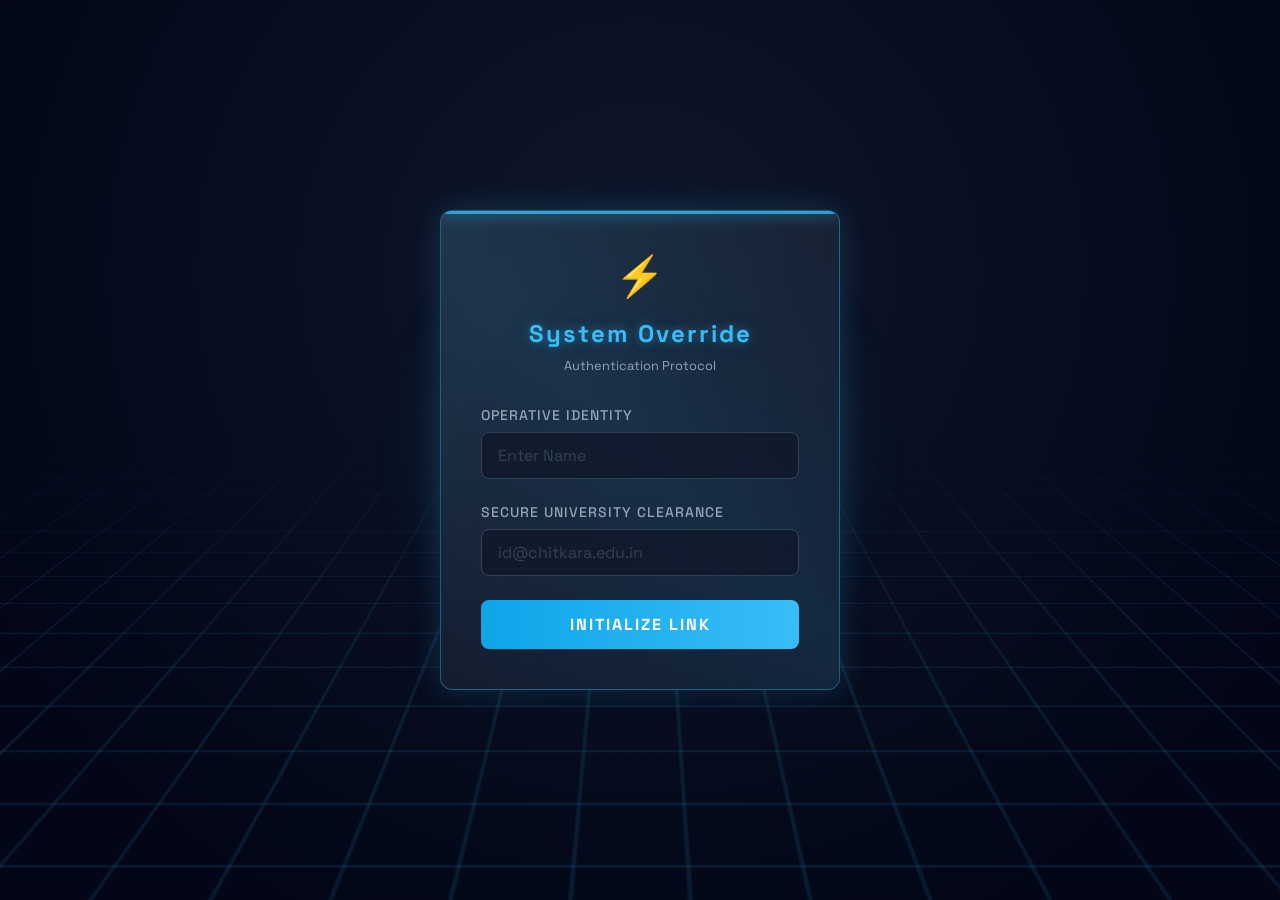
==== index.html @ 464e7393 "renamed Login.html as index.html" ====
<!DOCTYPE html>
<html lang="en">
<head>
  <meta charset="UTF-8">
  <meta name="viewport" content="width=device-width, initial-scale=1.0">
  <title>CodeMaster Arena - Login</title>
  <link href="https://fonts.googleapis.com/css2?family=JetBrains+Mono:wght@400;500;600;700&family=Space+Grotesk:wght@400;500;600;700&display=swap" rel="stylesheet">
  <link rel="stylesheet" href="style.css">
  <link rel="icon" type="image/jpeg" href="CodeMaster Pro.jpeg">
</head>
<body>
  <main class="perspective-container">
    <div class="cube-login" id="cubeLogin">
      <section class="cube-face">
        <div class="cube-bg" aria-hidden="true"></div>
        
        <header style="text-align:center; margin-bottom:2rem; position:relative; z-index:1;">
          <div style="font-size:2.5rem; margin-bottom:1rem;" class="animate-float" aria-hidden="true">⚡</div>
          <h1 style="color:var(--primary); letter-spacing:2px; font-size:1.5rem; font-weight:700;" class="neon-text">System Override</h1>
          <p style="color:var(--fg-muted); font-size:0.8rem; margin-top:0.5rem;">Authentication Protocol</p>
        </header>

        <form id="loginForm" style="position:relative; z-index:1;" novalidate>
          <div class="form-group">
            <label for="userName">Operative Identity</label>
            <input type="text" id="userName" name="userName" placeholder="Enter Name" required autocomplete="name">
          </div>

          <div class="form-group">
            <label for="userEmail">Secure University Clearance</label>
            <input type="email" id="userEmail" name="userEmail" placeholder="id@chitkara.edu.in" 
                   required autocomplete="email" aria-describedby="emailError">
            
            <p class="error-msg" id="emailError" role="alert" style="display:none;">
              ACCESS DENIED. Invalid clearance domain.
            </p>
          </div>

          <button type="submit" class="btn-login">Initialize Link</button>
        </form>
      </section>
    </div>
  </main>

<script>
  // 1. CONFIGURATION & CONSTANTS
  const CONFIG = {
    REDIRECT_PAGE: "Main.html",
    ALLOWED_DOMAIN: "@chitkara.edu.in",
    STORAGE_KEY: "codemaster_user"
  };

  // 2. MODULAR AUTH GUARD
  // Prevents logged-in users from seeing the login page again
  const checkExistingSession = () => {
    try {
      if (sessionStorage.getItem(CONFIG.STORAGE_KEY)) {
        window.location.href = CONFIG.REDIRECT_PAGE;
      }
    } catch (e) {
      console.warn("Storage access denied:", e);
    }
  };

  // 3. PERFORMANCE OPTIMIZED ANIMATION (Shake Logic)
  // Provides visual feedback on failed validation
  const triggerShake = (element) => {
    // Toggles a CSS class to offload animation work to the browser compositor
    element.classList.add('shake-animation');
    element.addEventListener('animationend', () => {
      element.classList.remove('shake-animation');
    }, { once: true });
    
    // JS Fallback for immediate visual feedback
    element.style.transform = "translateX(-10px)";
    setTimeout(() => element.style.transform = "translateX(0)", 300);
  };

  // 4. MAIN FORM CONTROLLER
  // Handles form submission, email domain validation, and session creation if validation is successful
  const handleLogin = (e) => {
    e.preventDefault();

    // Data Extraction
    const form = e.target;
    const name = document.getElementById("userName").value.trim();
    const email = document.getElementById("userEmail").value.trim().toLowerCase();
    
    const emailInput = document.getElementById("userEmail");
    const errDiv = document.getElementById("emailError");
    const box = document.getElementById("cubeLogin");

    // VALIDATION LOGIC: Check for specific university domain
    if (!email.endsWith(CONFIG.ALLOWED_DOMAIN)) {
      errDiv.style.display = "block";
      emailInput.setAttribute("aria-invalid", "true");
      triggerShake(box);
      emailInput.focus();
      return;
    }

    // SUCCESSFUL VALIDATION & SESSION STORAGE
    try {
      errDiv.style.display = "none";
      emailInput.setAttribute("aria-invalid", "false");

      // ES6 Object Shorthand to create user profile
      const userData = { name, email };
      sessionStorage.setItem(CONFIG.STORAGE_KEY, JSON.stringify(userData));
      
      // Navigate to the main application
      window.location.href = CONFIG.REDIRECT_PAGE;
    } catch (error) {
      // Handles rare cases like disabled storage or private mode restrictions
      alert("System Error: Could not save session. Please check browser settings.");
      console.error("Session storage failed:", error);
    }
  };

  // 5. INITIALIZATION
  document.addEventListener("DOMContentLoaded", () => {
    // Run safety check on load (check for an existing session)
    checkExistingSession();
    
    // Attach event listener to the form
    const loginForm = document.getElementById("loginForm");
    if (loginForm) {
      loginForm.addEventListener("submit", handleLogin);
    }
  });

  //API
// ========================================================
// REFINED SCI-FI AUDIO SYSTEM (Single Hover Sound Only) 
// ========================================================

const audioCtx = new (window.AudioContext || window.webkitAudioContext)();

// A single, premium "Tick" sound 
function playInteractionSound() {
  if (audioCtx.state === 'suspended') audioCtx.resume();
  
  const oscillator = audioCtx.createOscillator();
  const gainNode = audioCtx.createGain();
  
  oscillator.type = 'sine'; // Extremely smooth sound
  oscillator.frequency.setValueAtTime(800, audioCtx.currentTime); 
  oscillator.frequency.exponentialRampToValueAtTime(300, audioCtx.currentTime + 0.04); // Instant pitch drop
  
  gainNode.gain.setValueAtTime(0.05, audioCtx.currentTime); // Very quiet (5%)
  gainNode.gain.exponentialRampToValueAtTime(0.001, audioCtx.currentTime + 0.04); // Instantly fades out
  
  oscillator.connect(gainNode);
  gainNode.connect(audioCtx.destination);
  
  oscillator.start();
  oscillator.stop(audioCtx.currentTime + 0.04);
}

// Select all the visual cards on your page
const interactiveElements = document.querySelectorAll('.lang-card, .diff-card, .btn-login, .option-btn, .nav-link-btn, .feature-card');

// Attach the ONE sound to the starting hover ONLY
interactiveElements.forEach(element => {
  element.addEventListener('mouseenter', () => playInteractionSound());
});
</script>
</body>
</html>
---- style.css ----
/* ========== RESET & BASE ========== */
*,
*::before,
*::after {
  box-sizing: border-box;
  margin: 0;
  padding: 0;
}

:root {
  --bg: #0f172a;
  --card: #1e293b;
  --card-alpha: rgba(30, 41, 59, 0.8);
  --fg: #f1f5f9;
  --fg-muted: #94a3b8;
  --primary: #38bdf8;
  --primary-dark: #0ea5e9;
  --primary-alpha: rgba(56, 189, 248, 0.1);
  --success: #22c55e;
  --danger: #ef4444;
  --border: #334155;
  --muted: #1e293b;
  --radius: 0.75rem;
  --font: 'Space Grotesk', sans-serif;
  --mono: 'JetBrains Mono', monospace;

  /* NEW: Tech Animation Easings */
  --ease-tech: cubic-bezier(0.175, 0.885, 0.32, 1.275);
  --ease-fluid: cubic-bezier(0.4, 0, 0.2, 1);
}

html {
  scroll-behavior: smooth;
  font-family: var(--font);
}

body {
  background: var(--bg);
  color: var(--fg);
  min-height: 100vh;
  overflow-x: hidden;
  background-image:
    linear-gradient(rgba(56, 189, 248, 0.03) 1px, transparent 1px),
    linear-gradient(90deg, rgba(56, 189, 248, 0.03) 1px, transparent 1px);
  background-size: 40px 40px;
  background-attachment: fixed;
  /* Keeps grid stable when scrolling */
}

button {
  font-family: inherit;
  cursor: pointer;
  border: none;
  background: none;
  color: inherit;
}

a {
  color: inherit;
  text-decoration: none;
}

::selection {
  background: rgba(56, 189, 248, 0.3);
  color: var(--fg);
}

/* ========== UTILITIES ========== */
.glass-card {
  background: var(--card-alpha);
  backdrop-filter: blur(20px);
  border: 1px solid var(--border);
  border-radius: var(--radius);
  box-shadow: 0 8px 32px rgba(15, 23, 42, 0.5);
  transition: all 0.4s var(--ease-tech);
}

.glass-card:hover {
  border-color: rgba(56, 189, 248, 0.3);
  box-shadow: 0 12px 40px rgba(15, 23, 42, 0.8), 0 0 20px var(--primary-alpha);
}

.neon-text {
  text-shadow: 0 0 10px rgba(56, 189, 248, 0.5), 0 0 40px rgba(56, 189, 248, 0.2);
}

.hidden {
  display: none !important;
}

/* ========== ANIMATIONS ========== */
@keyframes slideUp {
  from {
    opacity: 0;
    transform: translateY(30px);
  }

  to {
    opacity: 1;
    transform: translateY(0);
  }
}

@keyframes glowPulse {

  0%,
  100% {
    box-shadow: 0 0 20px rgba(56, 189, 248, 0.4);
  }

  50% {
    box-shadow: 0 0 40px rgba(56, 189, 248, 0.3), 0 0 80px rgba(56, 189, 248, 0.1);
  }
}

@keyframes float {

  0%,
  100% {
    transform: translateY(0);
  }

  50% {
    transform: translateY(-8px);
  }
}

@keyframes fadeIn {
  from {
    opacity: 0;
  }

  to {
    opacity: 1;
  }
}

@keyframes scanline {
  0% {
    transform: translateY(-50px);
    opacity: 0;
  }

  10% {
    opacity: 1;
  }

  90% {
    opacity: 1;
  }

  100% {
    transform: translateY(400px);
    opacity: 0;
  }
}

.animate-slide-up {
  animation: slideUp 0.6s var(--ease-fluid) both;
}

.animate-glow-pulse {
  animation: glowPulse 2s ease-in-out infinite;
}

.animate-float {
  animation: float 3s ease-in-out infinite;
}

.animate-fade {
  animation: fadeIn 0.4s ease-out both;
}

/* ========== NAVBAR ========== */
.navbar {
  position: sticky;
  top: 0;
  z-index: 50;
  background: var(--card-alpha);
  backdrop-filter: blur(20px);
  border-bottom: 1px solid rgba(51, 65, 85, 0.5);
  padding: 0.75rem 1rem;
  transition: all 0.3s ease;
}

.navbar:hover {
  background: rgba(15, 23, 42, 0.95);
  border-bottom-color: var(--primary);
}

.navbar .inner {
  display: flex;
  align-items: center;
  justify-content: space-between;
  max-width: 1100px;
  margin: 0 auto;
}

.navbar .logo {
  display: flex;
  align-items: center;
  gap: 0.5rem;
  font-size: 1.25rem;
  font-weight: 700;
  cursor: pointer;
  transition: transform 0.3s var(--ease-tech);
}

.navbar .logo:hover {
  transform: scale(1.05);
  text-shadow: 0 0 15px rgba(56, 189, 248, 0.5);
}

.navbar .logo:active {
  transform: scale(0.95);
}

.navbar .logo .dot {
  color: var(--primary);
}

.nav-links {
  display: flex;
  gap: 0.25rem;
  align-items: center;
}

.nav-link-btn {
  padding: 0.5rem 1rem;
  border-radius: 0.5rem;
  font-size: 0.875rem;
  font-weight: 500;
  color: var(--fg-muted);
  transition: all 0.3s var(--ease-tech);
  position: relative;
  overflow: hidden;
}

.nav-link-btn::after {
  content: '';
  position: absolute;
  bottom: 0;
  left: 50%;
  transform: translateX(-50%);
  width: 0;
  height: 2px;
  background: var(--primary);
  transition: width 0.3s var(--ease-tech);
}

.nav-link-btn:hover {
  color: var(--fg);
  background: rgba(30, 41, 59, 0.5);
  transform: translateY(-2px);
}

.nav-link-btn:hover::after {
  width: 60%;
  box-shadow: 0 0 10px var(--primary);
}

.nav-link-btn:active {
  transform: scale(0.95);
}

.nav-link-btn.active {
  color: var(--primary);
  background: var(--primary-alpha);
}

.nav-link-btn.active::after {
  width: 80%;
}

.user-info {
  font-size: 0.875rem;
  color: var(--success);
  font-family: var(--mono);
  margin-left: 0.5rem;
  padding: 0.25rem 0.5rem;
  border-radius: 4px;
  border: 1px solid rgba(34, 197, 94, 0.3);
}

/* ========== 3D LOGIN ========== */
/* ========== 3D LOGIN AMBIENT ENVIRONMENT ========== */
.perspective-container {
  perspective: 1200px;
  /* Generates actual 3D depth for the children! */
  display: flex;
  align-items: center;
  justify-content: center;
  min-height: 100vh;
  position: relative;
  overflow: hidden;
  /* Add a deep space gradient to the container itself */
  background: radial-gradient(ellipse at center 30%, #0f172a 0%, #020617 80%);
  z-index: 1;
}

/* 1. The Endless Flying 3D Cyber Floor */
.perspective-container::before {
  content: '';
  position: absolute;
  top: 50%;
  left: -50%;
  width: 200%;
  height: 150%;

  /* Draws the geometric grid */
  background-image:
    linear-gradient(var(--primary-alpha) 2px, transparent 2px),
    linear-gradient(90deg, var(--primary-alpha) 2px, transparent 2px);
  background-size: 50px 50px;
  background-position: 0 0;

  /* Creates the 3D Floor effect by folding the element backwards into the horizon */
  transform-origin: center top;
  transform: rotateX(75deg);

  /* Softly fades the grid out into the black background as it reaches the horizon */
  -webkit-mask-image: linear-gradient(to bottom, rgba(0, 0, 0, 0) 0%, rgba(0, 0, 0, 1) 40%);
  mask-image: linear-gradient(to bottom, rgba(0, 0, 0, 0) 0%, rgba(0, 0, 0, 1) 40%);

  /* Endless flying animation */
  animation: gridFly 15s linear infinite;
  z-index: -2;
  transition: all 0.8s var(--ease-tech);
}

/* 2. The Central Cyber Core / Horizon Sun */
.perspective-container::after {
  content: '';
  position: absolute;
  top: 50%;
  left: 50%;
  width: 40vw;
  height: 40vw;
  max-width: 400px;
  max-height: 400px;
  transform: translate(-50%, -50%);
  /* Centered exactly on the horizon line */
  border-radius: 50%;

  /* A glowing orb sinking into the floor */
  background: radial-gradient(circle, var(--primary-alpha) 0%, rgba(168, 85, 247, 0.05) 50%, transparent 70%);
  box-shadow:
    0 0 80px rgba(56, 189, 248, 0.1),
    inset 0 0 40px rgba(56, 189, 248, 0.2);
  animation: corePulse 8s ease-in-out infinite alternate;
  z-index: -3;
  /* Placed completely behind the floor grid */
  transition: all 0.8s var(--ease-tech);
}

/* Keyframes rendering the endless movement */
@keyframes gridFly {
  0% {
    background-position: 0 0;
  }

  100% {
    background-position: 0 500px;
  }

  /* Must perfectly match a multiple of background-size so it never jumps */
}

@keyframes corePulse {
  0% {
    transform: translate(-50%, -50%) scale(1);
    opacity: 0.7;
  }

  100% {
    transform: translate(-50%, -50%) scale(1.15);
    opacity: 1;
  }
}

/* =====================================
   SURROUNDINGS INTERACTIVE STATES
===================================== */

/* Hover: When user's mouse is roaming the environment */
.perspective-container:hover::before {
  /* Floor glow slightly intensifies, flies slightly faster */
  background-image:
    linear-gradient(rgba(56, 189, 248, 0.2) 2px, transparent 2px),
    linear-gradient(90deg, rgba(56, 189, 248, 0.2) 2px, transparent 2px);
  filter: drop-shadow(0 0 5px rgba(56, 189, 248, 0.4));
  animation: gridFly 8s linear infinite;
}

.perspective-container:hover::after {
  /* Core brightens tracking movement */
  background: radial-gradient(circle, rgba(56, 189, 248, 0.25) 0%, rgba(168, 85, 247, 0.1) 50%, transparent 70%);
  box-shadow:
    0 0 100px rgba(56, 189, 248, 0.2),
    inset 0 0 60px rgba(56, 189, 248, 0.3);
}

/* Focus-Within: When user is actively typing in the inputs! */
.perspective-container:focus-within::before {
  /* WARP DRIVE ACTIVATED: Floor turns blazing neon, tilts aggressively, and flies rapidly */
  background-image:
    linear-gradient(var(--primary) 2px, transparent 2px),
    linear-gradient(90deg, rgba(56, 189, 248, 0.5) 2px, transparent 2px);
  transform: rotateX(82deg) translateZ(10px) scale(1.1);
  filter: drop-shadow(0 0 12px var(--primary));
  animation: gridFly 2.5s linear infinite;
}

.perspective-container:focus-within::after {
  /* Core expands massively like an exploding star */
  background: radial-gradient(circle, rgba(56, 189, 248, 0.4) 0%, rgba(168, 85, 247, 0.2) 60%, transparent 80%);
  box-shadow:
    0 -50px 150px rgba(56, 189, 248, 0.3),
    inset 0 0 100px rgba(56, 189, 248, 0.5);
  transform: translate(-50%, -50%) scale(1.4);
}

/* =====================================
   THE AUTH CUBE ITSELF
===================================== */
.cube-login {
  position: relative;
  width: 100%;
  max-width: 400px;
  transform-style: preserve-3d;
  transition: transform 0.6s var(--ease-tech);
  z-index: 10;
}

/* Box pulls slightly forward in 3D-space on focus */
.cube-login:focus-within {
  transform: scale(1.03) rotateY(-3deg) rotateX(2deg) translateZ(30px);
}

.cube-face {
  background: linear-gradient(145deg, rgba(30, 41, 59, 0.95), rgba(15, 23, 42, 0.98));
  border: 1px solid rgba(56, 189, 248, 0.4);
  border-radius: var(--radius);
  padding: 2.5rem;
  box-shadow: 0 0 30px rgba(56, 189, 248, 0.2);
  position: relative;
  overflow: hidden;
  transition: all 0.4s var(--ease-fluid);
}

.cube-login:focus-within .cube-face {
  border-color: var(--primary);
  box-shadow: 0 0 50px rgba(56, 189, 248, 0.3), inset 0 0 20px rgba(56, 189, 248, 0.1);
}

.cube-face::before {
  content: '';
  position: absolute;
  top: 0;
  left: 0;
  right: 0;
  height: 3px;
  background: rgba(56, 189, 248, 0.8);
  box-shadow: 0 0 15px rgba(56, 189, 248, 1);
  animation: scanline 3s linear infinite;
  z-index: 10;
  pointer-events: none;
}

.cube-bg {
  position: absolute;
  top: 0;
  left: 0;
  right: 0;
  bottom: 0;
  border-radius: var(--radius);
  background: linear-gradient(45deg, transparent, rgba(56, 189, 248, 0.1), transparent);
  z-index: 0;
}


/* ========== FORM ========== */
.form-group {
  margin-bottom: 1.5rem;
  display: flex;
  flex-direction: column;
  position: relative;
}

.form-group label {
  font-size: 0.875rem;
  color: var(--fg-muted);
  margin-bottom: 0.5rem;
  font-weight: 500;
  text-transform: uppercase;
  letter-spacing: 1px;
  transition: all 0.3s;
}

/* INTERACTIVE text glow when field is active */
.form-group:focus-within label {
  color: var(--primary);
  letter-spacing: 2px;
  text-shadow: 0 0 8px rgba(56, 189, 248, 0.5);
}

.form-group input {
  padding: 0.75rem 1rem;
  border-radius: 0.5rem;
  background: rgba(15, 23, 42, 0.8);
  border: 1px solid var(--border);
  color: var(--fg);
  font-family: inherit;
  font-size: 1rem;
  outline: none;
  transition: all 0.4s var(--ease-tech);
}

.form-group input:hover {
  border-color: rgba(56, 189, 248, 0.5);
}

.form-group input:focus {
  border-color: var(--primary);
  background: rgba(15, 23, 42, 1);
  box-shadow: 0 0 15px rgba(56, 189, 248, 0.3), inset 0 0 5px rgba(56, 189, 248, 0.2);
  transform: translateX(4px);
  /* Satisfying nudge effect on focus */
}

.form-group input::placeholder {
  color: var(--border);
  transition: opacity 0.3s;
}

.form-group input:focus::placeholder {
  opacity: 0.3;
}

.error-msg {
  color: var(--danger);
  font-size: 0.75rem;
  margin-top: 0.5rem;
  display: none;
}

.btn-login {
  width: 100%;
  padding: 0.875rem;
  border-radius: 0.5rem;
  position: relative;
  overflow: hidden;
  z-index: 1;
  background: linear-gradient(90deg, var(--primary-dark) 0%, var(--primary) 50%, var(--primary-dark) 100%);
  background-size: 200% auto;
  color: #fff;
  font-weight: 700;
  font-size: 1rem;
  text-transform: uppercase;
  letter-spacing: 2px;
  border: none;
  cursor: pointer;
  transition: all 0.4s var(--ease-tech);
}

.btn-login::before {
  content: '';
  position: absolute;
  top: 0;
  left: -100%;
  width: 50%;
  height: 100%;
  background: linear-gradient(90deg, transparent, rgba(255, 255, 255, 0.3), transparent);
  transform: skewX(-20deg);
  z-index: -1;
  transition: left 0.5s var(--ease-fluid);
}

.btn-login:hover {
  background-position: right center;
  transform: translateY(-4px) scale(1.02);
  box-shadow: 0 10px 25px rgba(56, 189, 248, 0.4);
  border-color: transparent;
}

.btn-login:hover::before {
  left: 150%;
  transition: left 0.7s var(--ease-fluid);
}

.btn-login:active {
  transform: translateY(0) scale(0.97);
  box-shadow: 0 5px 10px rgba(56, 189, 248, 0.3);
}

/* ========== LANG CARDS ========== */
.lang-grid {
  display: grid;
  grid-template-columns: repeat(auto-fit, minmax(280px, 1fr));
  gap: 1.5rem;
}

.lang-card {
  /* Added left padding to make room for the tech laser bar */
  padding: 1.5rem 1.5rem 1.5rem 2.25rem;
  text-align: left;
  cursor: pointer;
  border: 1px solid var(--border);
  border-radius: var(--radius);
  position: relative;
  overflow: hidden;
  z-index: 1;
  transition: all 0.4s var(--ease-tech);
  background: rgba(30, 41, 59, 0.3);

  /* Local Custom Properties for dynamic glow theming */
  --glow-color: var(--primary);
  --glow-alpha: rgba(56, 189, 248, 0.15);
}

/* Advanced Animated Tech Grid inside the card */
.lang-card::before {
  content: '';
  position: absolute;
  inset: 0;
  background-image:
    linear-gradient(var(--glow-alpha) 1px, transparent 1px),
    linear-gradient(90deg, var(--glow-alpha) 1px, transparent 1px);
  background-size: 20px 20px;
  opacity: 0;
  transition: opacity 0.5s var(--ease-tech);
  z-index: -2;
  pointer-events: none;
}

/* Sci-Fi Laser Accent Bar on the left edge */
.lang-card::after {
  content: '';
  position: absolute;
  left: 0;
  top: 30%;
  bottom: 30%;
  width: 4px;
  background: var(--glow-color);
  border-radius: 0 4px 4px 0;
  transform: scaleY(0);
  /* Hidden vertically by default */
  transition: all 0.4s var(--ease-tech);
  box-shadow: 0 0 15px var(--glow-color);
  z-index: -1;
}

.lang-card:hover {
  transform: translateY(-8px) scale(1.03);
  border-color: var(--glow-color);
  background: rgba(15, 23, 42, 0.95);
  box-shadow:
    0 20px 40px rgba(0, 0, 0, 0.8),
    inset 0 0 50px rgba(56, 189, 248, 0.1);
}

/* On hover: Reveal grid & endlessly animate it diagonally */
.lang-card:hover::before {
  opacity: 1;
  animation: techGridMove 4s linear infinite;
}

/* On hover: Expand left laser bar full height */
.lang-card:hover::after {
  top: 0;
  bottom: 0;
  transform: scaleY(1);
}

.lang-card:active {
  transform: translateY(-3px) scale(0.98);
}

@keyframes techGridMove {
  0% {
    background-position: 0 0;
  }

  100% {
    background-position: 40px 40px;
  }

  /* matches background-size seamlessly */
}

/* ========== DIFFICULTY ========== */
.diff-grid {
  display: flex;
  flex-wrap: wrap;
  gap: 1rem;
}

.diff-card {
  flex: 1 1 250px;
  padding: 2rem 2rem 2rem 3rem;
  /* Padding for the radar dot */
  text-align: left;
  cursor: pointer;
  border: 1px solid var(--border);
  border-radius: var(--radius);
  position: relative;
  overflow: hidden;
  z-index: 1;
  transition: all 0.4s var(--ease-tech);
  background: rgba(30, 41, 59, 0.3);
  --theme-color: var(--primary);
  /* Fallback variable */
}

/* Assign variables based on difficulty class */
.diff-card.easy {
  --theme-color: var(--success);
}

.diff-card.hard {
  --theme-color: var(--danger);
}

/* Bottom scanning line */
.diff-card::before {
  content: '';
  position: absolute;
  bottom: 0;
  left: 50%;
  transform: translateX(-50%);
  width: 0;
  height: 3px;
  background: var(--theme-color);
  transition: width 0.4s var(--ease-tech);
  box-shadow: 0 0 10px var(--theme-color);
}

/* Radar ping dot on the left */
.diff-card::after {
  content: '';
  position: absolute;
  left: 1rem;
  top: 50%;
  transform: translateY(-50%);
  width: 10px;
  height: 10px;
  border-radius: 50%;
  background: var(--theme-color);
  box-shadow: 0 0 10px var(--theme-color);
  transition: all 0.4s var(--ease-tech);
}

.diff-card:hover {
  transform: translateY(-6px) scale(1.03);
  border-color: rgba(255, 255, 255, 0.1);
  background: rgba(15, 23, 42, 0.95);
  box-shadow: 0 15px 35px rgba(0, 0, 0, 0.6), inset 0 0 40px rgba(0, 0, 0, 0.2);
}

.diff-card:hover::before {
  width: 100%;
}

/* On hover: transform the radar dot to ping eternally */
.diff-card:hover::after {
  animation: radarPing 1.2s cubic-bezier(0, 0.2, 0.8, 1) infinite;
  background: transparent;
  border: 2px solid var(--theme-color);
  box-shadow: none;
}

.diff-card.easy:hover {
  border-color: rgba(34, 197, 94, 0.4);
}

.diff-card.hard:hover {
  border-color: rgba(239, 68, 68, 0.4);
}

.diff-card:active {
  transform: scale(0.96);
}

@keyframes radarPing {
  0% {
    transform: translateY(-50%) scale(1);
    opacity: 1;
  }

  100% {
    transform: translateY(-50%) scale(5);
    opacity: 0;
  }
}

/* ========== QUIZ ========== */
.back-btn {
  color: var(--fg-muted);
  font-size: 0.875rem;
  margin-bottom: 1.5rem;
  transition: all 0.3s var(--ease-tech);
  display: inline-flex;
  align-items: center;
}

.back-btn:hover {
  color: var(--primary);
  transform: translateX(-5px);
  text-shadow: 0 0 8px rgba(56, 189, 248, 0.5);
}

.back-btn:active {
  transform: translateX(-2px) scale(0.95);
}

.progress-bar {
  width: 100%;
  height: 6px;
  background: var(--muted);
  border-radius: 9999px;
  margin-bottom: 1.5rem;
  overflow: hidden;
  position: relative;
}

.progress-fill {
  height: 100%;
  background: linear-gradient(90deg, var(--primary), #a855f7);
  border-radius: 9999px;
  transition: width 0.5s cubic-bezier(0.4, 0, 0.2, 1);
  box-shadow: 0 0 10px rgba(56, 189, 248, 0.5);
  position: relative;
}

.progress-fill::after {
  content: '';
  position: absolute;
  top: 0;
  right: 0;
  bottom: 0;
  width: 10px;
  background: rgba(255, 255, 255, 0.8);
  border-radius: 5px;
  box-shadow: 0 0 10px white;
}

.timer-fill.ok {
  background: var(--primary);
}

.timer-fill.warning {
  background: var(--danger);
  animation: glowPulse 1s infinite alternate;
}

.option-btn {
  width: 100%;
  padding: 1rem;
  border-radius: var(--radius);
  text-align: left;
  transition: all 0.4s var(--ease-tech);
  display: flex;
  align-items: center;
  gap: 0.75rem;
  font-weight: 500;
  cursor: pointer;
  background: none;
  border: 1px solid var(--border);
  color: var(--fg);
  font-family: var(--font);
  font-size: 1rem;
  position: relative;
  overflow: hidden;
  z-index: 1;
}

.option-btn:not(.answered):hover {
  border-color: rgba(56, 189, 248, 0.6);
  background: rgba(56, 189, 248, 0.08);
  transform: translateX(8px);
  box-shadow: inset 4px 0 0 var(--primary), 0 5px 15px rgba(0, 0, 0, 0.2);
}

.option-btn:not(.answered):active {
  transform: translateX(3px) scale(0.98);
}

.option-btn.correct {
  border-color: var(--success);
  background: rgba(34, 197, 94, 0.1);
  box-shadow: inset 4px 0 0 var(--success), 0 0 20px rgba(34, 197, 94, 0.4);
  transform: scale(1.02);
}

.option-btn.wrong {
  border-color: var(--danger);
  background: rgba(239, 68, 68, 0.1);
  box-shadow: inset 4px 0 0 var(--danger), 0 0 20px rgba(239, 68, 68, 0.4);
  transform: scale(0.98);
}

.option-btn.dimmed {
  opacity: 0.4;
  pointer-events: none;
  filter: grayscale(1);
}

.option-btn.answered {
  pointer-events: none;
}

.next-btn {
  width: 100%;
  padding: 1rem;
  border-radius: var(--radius);
  position: relative;
  z-index: 1;
  overflow: hidden;
  background: linear-gradient(90deg, var(--primary-dark), var(--primary));
  color: #fff;
  font-weight: 700;
  font-size: 1.1rem;
  display: flex;
  align-items: center;
  justify-content: center;
  gap: 0.5rem;
  transition: all 0.4s var(--ease-tech);
  border: none;
  cursor: pointer;
}

.next-btn:hover {
  background-position: right center;
  transform: translateY(-4px) scale(1.02);
  box-shadow: 0 10px 25px rgba(56, 189, 248, 0.4);
}

.next-btn:active {
  transform: translateY(0) scale(0.97);
}

/* ========== RESULTS ========== */
.grade-text {
  font-size: 2.5rem;
  font-weight: 700;
  display: inline-block;
  background: linear-gradient(90deg, #38bdf8, #a855f7);
  -webkit-background-clip: text;
  background-clip: text;
  -webkit-text-fill-color: transparent;
  animation: float 4s ease-in-out infinite;
}

.stat-card {
  padding: 1.5rem 1rem;
  text-align: center;
  transition: all 0.4s var(--ease-tech);
  border: 1px solid transparent;
  border-radius: var(--radius);
  background: rgba(30, 41, 59, 0.3);
}

.stat-card:hover {
  transform: translateY(-8px) scale(1.05);
  border-color: rgba(56, 189, 248, 0.3);
  box-shadow: 0 15px 30px rgba(15, 23, 42, 0.8);
}

.timeline-item {
  width: 2.5rem;
  height: 2.5rem;
  border-radius: 0.5rem;
  display: flex;
  align-items: center;
  justify-content: center;
  font-size: 0.875rem;
  font-family: var(--mono);
  font-weight: 700;
  transition: all 0.4s var(--ease-tech);
}

.timeline-item:hover {
  transform: scale(1.15) translateY(-3px);
  box-shadow: 0 10px 20px rgba(0, 0, 0, 0.5);
  z-index: 10;
  cursor: default;
}

.timeline-item.correct {
  background: rgba(34, 197, 94, 0.2);
  color: var(--success);
  border: 1px solid rgba(34, 197, 94, 0.4);
  box-shadow: 0 0 10px rgba(34, 197, 94, 0.2);
}

.timeline-item.wrong {
  background: rgba(239, 68, 68, 0.2);
  color: var(--danger);
  border: 1px solid rgba(239, 68, 68, 0.4);
  box-shadow: 0 0 10px rgba(239, 68, 68, 0.2);
}

.btn-primary {
  background: linear-gradient(90deg, var(--primary-dark), var(--primary));
  color: #fff;
  border: none;
  padding: 1rem;
  border-radius: var(--radius);
  font-weight: 600;
  font-size: 1rem;
  cursor: pointer;
  display: flex;
  align-items: center;
  justify-content: center;
  gap: 0.5rem;
  transition: all 0.4s var(--ease-tech);
}

.btn-primary:hover {
  transform: translateY(-3px) scale(1.02);
  box-shadow: 0 10px 25px rgba(56, 189, 248, 0.4);
}

.btn-primary:active {
  transform: translateY(0) scale(0.97);
}

.btn-outline {
  border: 1px solid var(--border);
  color: var(--fg);
  background: rgba(30, 41, 59, 0.5);
  padding: 1rem;
  border-radius: var(--radius);
  font-weight: 600;
  font-size: 1rem;
  cursor: pointer;
  display: flex;
  align-items: center;
  justify-content: center;
  gap: 0.5rem;
  transition: all 0.4s var(--ease-tech);
}

.btn-outline:hover {
  background: rgba(56, 189, 248, 0.1);
  border-color: var(--primary);
  color: var(--primary);
  transform: translateY(-3px) scale(1.02);
  box-shadow: 0 8px 20px rgba(0, 0, 0, 0.3);
}

.btn-outline:active {
  transform: scale(0.96);
}

/* ========== LEADERBOARD ========== */
.lb-row {
  display: flex;
  align-items: center;
  gap: 1.5rem;
  padding: 1.25rem;
  border-radius: var(--radius);
  border: 1px solid transparent;
  margin-bottom: 0.5rem;
  background: rgba(30, 41, 59, 0.4);
  transition: all 0.5s var(--ease-tech);
  position: relative;
  overflow: hidden;
  z-index: 1;
}

.lb-row::after {
  content: '';
  position: absolute;
  left: 0;
  top: 0;
  bottom: 0;
  width: 0;
  background: linear-gradient(90deg, rgba(56, 189, 248, 0.15), transparent);
  transition: width 0.5s var(--ease-tech);
  z-index: -1;
  pointer-events: none;
}

.lb-row:hover {
  background: rgba(56, 189, 248, 0.05);
  border-color: rgba(56, 189, 248, 0.4);
  transform: translateX(10px) scale(1.02);
  box-shadow: 0 10px 30px rgba(56, 189, 248, 0.2);
  z-index: 10;
  position: relative;
}

.lb-row:hover::after {
  width: 100%;
}

.lb-row:active {
  transform: translateX(5px) scale(0.99);
}

.lb-rank {
  width: 3rem;
  height: 3rem;
  border-radius: 9999px;
  display: flex;
  align-items: center;
  justify-content: center;
  font-weight: 800;
  font-size: 1.25rem;
  flex-shrink: 0;
  transition: transform 0.4s var(--ease-tech);
  box-shadow: 0 0 10px rgba(0, 0, 0, 0.3);
  border: 2px solid rgba(255, 255, 255, 0.1);
}

.lb-row:hover .lb-rank {
  transform: scale(1.15) rotate(-10deg);
}

.lb-rank.r1 {
  background: linear-gradient(135deg, #fbbf24, #d97706);
  color: #fff;
  box-shadow: 0 0 20px rgba(251, 191, 36, 0.6);
}

.lb-rank.r2 {
  background: linear-gradient(135deg, #94a3b8, #475569);
  color: #fff;
  box-shadow: 0 0 15px rgba(148, 163, 184, 0.5);
}

.lb-rank.r3 {
  background: linear-gradient(135deg, #b45309, #78350f);
  color: #fff;
  box-shadow: 0 0 15px rgba(180, 83, 9, 0.5);
}

.lb-rank.rn {
  background: var(--muted);
  color: var(--fg-muted);
}

/* ========== ABOUT ========== */
/* ========== ABOUT (FEATURES) ========== */
.feature-card {
  padding: 2.5rem 2rem;
  position: relative;
  overflow: hidden;
  z-index: 1;
  border: 1px solid var(--border);
  border-radius: var(--radius);
  background: rgba(28, 108, 178, 0.34);
  backdrop-filter: blur(10px);
  transition: all 0.5s var(--ease-tech);
  cursor: default;
}

/* Rotating Radar Spotlight (Uses Conic Gradient) */
.feature-card::before {
  content: '';
  position: absolute;
  top: -100%;
  left: -100%;
  width: 300%;
  height: 300%;
  background: conic-gradient(from 0deg, transparent 0%, rgba(56, 189, 248, 0.15) 15%, transparent 30%);
  animation: radarSpin 4s linear infinite;
  opacity: 0;
  transition: opacity 0.5s var(--ease-tech);
  z-index: -2;
  pointer-events: none;
}

/* Glowing Top Edge Strip */
.feature-card::after {
  content: '';
  position: absolute;
  top: 0;
  left: 50%;
  transform: translateX(-50%);
  width: 0;
  height: 3px;
  background: linear-gradient(90deg, transparent, var(--primary), transparent);
  transition: width 0.6s var(--ease-tech);
  box-shadow: 0 0 20px var(--primary);
  z-index: -1;
}

/* Hover States */
.feature-card:hover {
  transform: translateY(-8px) scale(1.02);
  border-color: rgba(56, 189, 248, 0.4);
  background: rgba(15, 23, 42, 0.95);
  box-shadow:
    0 20px 40px rgba(106, 181, 228, 0),
    inset 0 0 30px rgba(0, 0, 0, 0.05);
}

/* Activate Radar Spin Spotlight */
.feature-card:hover::before {
  opacity: 1;
}

/* Expand Glowing Top Edge to full width */
.feature-card:hover::after {
  width: 100%;
}

/* Press / Active reduction */
.feature-card:active {
  transform: translateY(-4px) scale(0.99);
}

@keyframes radarSpin {
  0% {
    transform: rotate(0deg);
  }

  100% {
    transform: rotate(360deg);
  }
}

/* ========== RESPONSIVE ========== */
@media (min-width: 768px) {
  .nav-link-btn .label {
    display: none;
  }

  .navbar .logo {
    font-size: 1rem;
  }
}
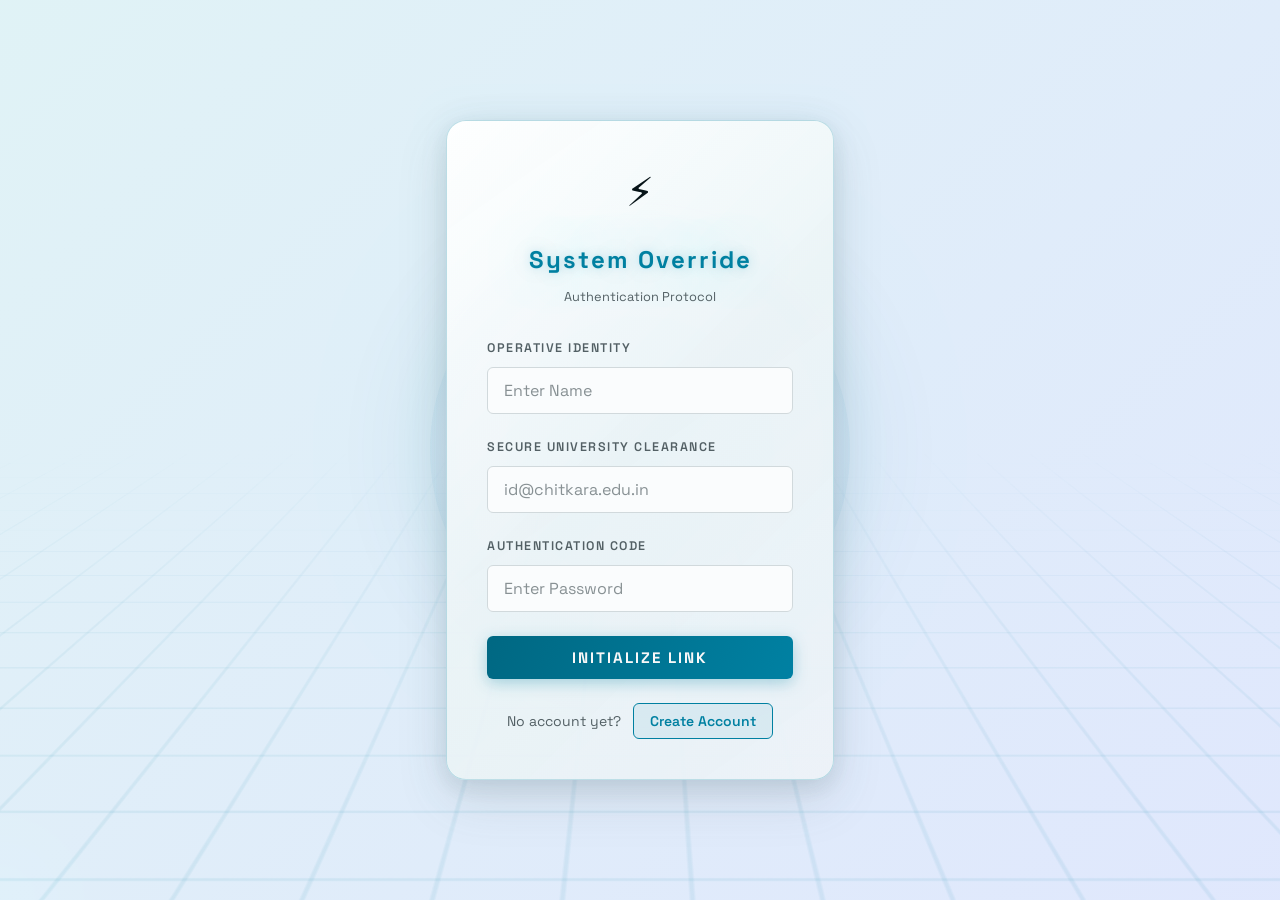
==== commit 982c7230: "updated files" ====
--- a/index.html
+++ b/index.html
@@ -3,167 +3,276 @@
 <head>
   <meta charset="UTF-8">
   <meta name="viewport" content="width=device-width, initial-scale=1.0">
-  <title>CodeMaster Arena - Login</title>
+  <title>CodeMaster Arena - Authentication</title>
   <link href="https://fonts.googleapis.com/css2?family=JetBrains+Mono:wght@400;500;600;700&family=Space+Grotesk:wght@400;500;600;700&display=swap" rel="stylesheet">
-  <link rel="stylesheet" href="style.css">
+  <link rel="stylesheet" href="style-new.css">
   <link rel="icon" type="image/jpeg" href="CodeMaster Pro.jpeg">
 </head>
-<body>
+<body class="page-auth">
   <main class="perspective-container">
-    <div class="cube-login" id="cubeLogin">
+    <div class="cube-login" id="authContainer">
       <section class="cube-face">
         <div class="cube-bg" aria-hidden="true"></div>
         
         <header style="text-align:center; margin-bottom:2rem; position:relative; z-index:1;">
           <div style="font-size:2.5rem; margin-bottom:1rem;" class="animate-float" aria-hidden="true">⚡</div>
-          <h1 style="color:var(--primary); letter-spacing:2px; font-size:1.5rem; font-weight:700;" class="neon-text">System Override</h1>
-          <p style="color:var(--fg-muted); font-size:0.8rem; margin-top:0.5rem;">Authentication Protocol</p>
+          <h1 id="authTitle" style="color:var(--primary); letter-spacing:2px; font-size:1.5rem; font-weight:700;" class="neon-text">System Override</h1>
+          <p id="authSubtitle" style="color:var(--fg-muted); font-size:0.8rem; margin-top:0.5rem;">Authentication Protocol</p>
         </header>
 
-        <form id="loginForm" style="position:relative; z-index:1;" novalidate>
-          <div class="form-group">
-            <label for="userName">Operative Identity</label>
-            <input type="text" id="userName" name="userName" placeholder="Enter Name" required autocomplete="name">
-          </div>
-
-          <div class="form-group">
-            <label for="userEmail">Secure University Clearance</label>
-            <input type="email" id="userEmail" name="userEmail" placeholder="id@chitkara.edu.in" 
-                   required autocomplete="email" aria-describedby="emailError">
-            
-            <p class="error-msg" id="emailError" role="alert" style="display:none;">
-              ACCESS DENIED. Invalid clearance domain.
+        <form id="authForm" style="position:relative; z-index:1;" novalidate>
+          <!-- LOGIN MODE (shown by default) -->
+          <div id="loginMode" class="auth-mode">
+            <div class="form-group">
+              <label for="loginName">Operative Identity</label>
+              <input type="text" id="loginName" placeholder="Enter Name" autocomplete="name">
+            </div>
+
+            <div class="form-group">
+              <label for="loginEmail">Secure University Clearance</label>
+              <input type="email" id="loginEmail" placeholder="id@chitkara.edu.in" autocomplete="email" aria-describedby="loginEmailError">
+              <p class="error-msg" id="loginEmailError" role="alert"></p>
+            </div>
+
+            <div class="form-group">
+              <label for="loginPassword">Authentication Code</label>
+              <input type="password" id="loginPassword" placeholder="Enter Password" autocomplete="current-password" aria-describedby="loginPasswordError">
+              <p class="error-msg" id="loginPasswordError" role="alert"></p>
+            </div>
+
+            <button type="submit" class="btn-login">Initialize Link</button>
+
+            <p style="text-align:center; margin-top:1.5rem; font-size:0.875rem; color:var(--fg-muted);">
+              No account yet? 
+              <button type="button" id="switchToSignup" class="btn-toggle" style="display:inline-block; margin-left:0.5rem;">Create Account</button>
             </p>
           </div>
 
-          <button type="submit" class="btn-login">Initialize Link</button>
+          <!-- SIGNUP MODE (hidden by default) -->
+          <div id="signupMode" class="auth-mode hidden">
+            <div class="form-group">
+              <label for="signupName">Full Name</label>
+              <input type="text" id="signupName" placeholder="Enter your name" autocomplete="name" aria-describedby="signupNameError">
+              <p class="error-msg" id="signupNameError" role="alert"></p>
+            </div>
+
+            <div class="form-group">
+              <label for="signupEmail">University Email</label>
+              <input type="email" id="signupEmail" placeholder="you@chitkara.edu.in" autocomplete="email" aria-describedby="signupEmailError">
+              <p class="error-msg" id="signupEmailError" role="alert"></p>
+            </div>
+
+            <div class="form-group">
+              <label for="signupPassword">Create Password</label>
+              <input type="password" id="signupPassword" placeholder="Min. 6 characters" autocomplete="new-password" aria-describedby="signupPasswordError">
+              <p class="error-msg" id="signupPasswordError" role="alert"></p>
+            </div>
+
+            <div class="form-group">
+              <label>Select Gender</label>
+              <div class="gender-selector" id="genderSelector" role="group" aria-label="Gender selection">
+                <button type="button" class="gender-chip" data-gender="Male" aria-pressed="false">👨 Male</button>
+                <button type="button" class="gender-chip" data-gender="Female" aria-pressed="false">👩 Female</button>
+                <button type="button" class="gender-chip" data-gender="Other" aria-pressed="false">🧑 Other</button>
+              </div>
+              <p class="error-msg" id="genderError" role="alert"></p>
+            </div>
+
+            <button type="submit" class="btn-login">Create Account</button>
+
+            <p style="text-align:center; margin-top:1.5rem; font-size:0.875rem; color:var(--fg-muted);">
+              Already have an account? 
+              <button type="button" id="switchToLogin" class="btn-toggle" style="display:inline-block; margin-left:0.5rem;">Sign In</button>
+            </p>
+          </div>
         </form>
       </section>
     </div>
   </main>
 
-<script>
-  // 1. CONFIGURATION & CONSTANTS
-  const CONFIG = {
-    REDIRECT_PAGE: "Main.html",
-    ALLOWED_DOMAIN: "@chitkara.edu.in",
-    STORAGE_KEY: "codemaster_user"
-  };
-
-  // 2. MODULAR AUTH GUARD
-  // Prevents logged-in users from seeing the login page again
-  const checkExistingSession = () => {
-    try {
-      if (sessionStorage.getItem(CONFIG.STORAGE_KEY)) {
-        window.location.href = CONFIG.REDIRECT_PAGE;
-      }
-    } catch (e) {
-      console.warn("Storage access denied:", e);
-    }
-  };
-
-  // 3. PERFORMANCE OPTIMIZED ANIMATION (Shake Logic)
-  // Provides visual feedback on failed validation
-  const triggerShake = (element) => {
-    // Toggles a CSS class to offload animation work to the browser compositor
-    element.classList.add('shake-animation');
-    element.addEventListener('animationend', () => {
-      element.classList.remove('shake-animation');
-    }, { once: true });
-    
-    // JS Fallback for immediate visual feedback
-    element.style.transform = "translateX(-10px)";
-    setTimeout(() => element.style.transform = "translateX(0)", 300);
-  };
-
-  // 4. MAIN FORM CONTROLLER
-  // Handles form submission, email domain validation, and session creation if validation is successful
-  const handleLogin = (e) => {
-    e.preventDefault();
-
-    // Data Extraction
-    const form = e.target;
-    const name = document.getElementById("userName").value.trim();
-    const email = document.getElementById("userEmail").value.trim().toLowerCase();
-    
-    const emailInput = document.getElementById("userEmail");
-    const errDiv = document.getElementById("emailError");
-    const box = document.getElementById("cubeLogin");
-
-    // VALIDATION LOGIC: Check for specific university domain
-    if (!email.endsWith(CONFIG.ALLOWED_DOMAIN)) {
-      errDiv.style.display = "block";
-      emailInput.setAttribute("aria-invalid", "true");
-      triggerShake(box);
-      emailInput.focus();
-      return;
-    }
-
-    // SUCCESSFUL VALIDATION & SESSION STORAGE
-    try {
-      errDiv.style.display = "none";
-      emailInput.setAttribute("aria-invalid", "false");
-
-      // ES6 Object Shorthand to create user profile
-      const userData = { name, email };
-      sessionStorage.setItem(CONFIG.STORAGE_KEY, JSON.stringify(userData));
-      
-      // Navigate to the main application
-      window.location.href = CONFIG.REDIRECT_PAGE;
-    } catch (error) {
-      // Handles rare cases like disabled storage or private mode restrictions
-      alert("System Error: Could not save session. Please check browser settings.");
-      console.error("Session storage failed:", error);
-    }
-  };
-
-  // 5. INITIALIZATION
-  document.addEventListener("DOMContentLoaded", () => {
-    // Run safety check on load (check for an existing session)
-    checkExistingSession();
-    
-    // Attach event listener to the form
-    const loginForm = document.getElementById("loginForm");
-    if (loginForm) {
-      loginForm.addEventListener("submit", handleLogin);
-    }
-  });
-
-  //API
-// ========================================================
-// REFINED SCI-FI AUDIO SYSTEM (Single Hover Sound Only) 
-// ========================================================
-
-const audioCtx = new (window.AudioContext || window.webkitAudioContext)();
-
-// A single, premium "Tick" sound 
-function playInteractionSound() {
-  if (audioCtx.state === 'suspended') audioCtx.resume();
-  
-  const oscillator = audioCtx.createOscillator();
-  const gainNode = audioCtx.createGain();
-  
-  oscillator.type = 'sine'; // Extremely smooth sound
-  oscillator.frequency.setValueAtTime(800, audioCtx.currentTime); 
-  oscillator.frequency.exponentialRampToValueAtTime(300, audioCtx.currentTime + 0.04); // Instant pitch drop
-  
-  gainNode.gain.setValueAtTime(0.05, audioCtx.currentTime); // Very quiet (5%)
-  gainNode.gain.exponentialRampToValueAtTime(0.001, audioCtx.currentTime + 0.04); // Instantly fades out
-  
-  oscillator.connect(gainNode);
-  gainNode.connect(audioCtx.destination);
-  
-  oscillator.start();
-  oscillator.stop(audioCtx.currentTime + 0.04);
-}
-
-// Select all the visual cards on your page
-const interactiveElements = document.querySelectorAll('.lang-card, .diff-card, .btn-login, .option-btn, .nav-link-btn, .feature-card');
-
-// Attach the ONE sound to the starting hover ONLY
-interactiveElements.forEach(element => {
-  element.addEventListener('mouseenter', () => playInteractionSound());
-});
-</script>
+  <script src="auth.js"></script>
+  <script>
+    // Check if already logged in
+    if (auth.isAuthenticated()) {
+      window.location.href = 'Main.html';
+    }
+
+    // DOM Elements
+    const authForm = document.getElementById('authForm');
+    const loginMode = document.getElementById('loginMode');
+    const signupMode = document.getElementById('signupMode');
+    const switchToSignup = document.getElementById('switchToSignup');
+    const switchToLogin = document.getElementById('switchToLogin');
+    const authTitle = document.getElementById('authTitle');
+    const authSubtitle = document.getElementById('authSubtitle');
+    const genderSelector = document.getElementById('genderSelector');
+    let selectedGender = null;
+
+    // Default form to login mode
+    authForm.dataset.mode = 'login';
+
+    // Mode switching
+    switchToSignup.addEventListener('click', (e) => {
+      e.preventDefault();
+      loginMode.classList.add('hidden');
+      signupMode.classList.remove('hidden');
+      authTitle.textContent = 'Neural Registry';
+      authSubtitle.textContent = 'New Identity Creation';
+      authForm.dataset.mode = 'signup';
+      clearErrors();
+      authForm.reset();
+      selectedGender = null;
+      updateGenderSelection();
+    });
+
+    switchToLogin.addEventListener('click', (e) => {
+      e.preventDefault();
+      loginMode.classList.remove('hidden');
+      signupMode.classList.add('hidden');
+      authTitle.textContent = 'System Override';
+      authSubtitle.textContent = 'Authentication Protocol';
+      authForm.dataset.mode = 'login';
+      clearErrors();
+      authForm.reset();
+      selectedGender = null;
+    });
+
+    // Gender chip selection
+    const genderChips = genderSelector.querySelectorAll('.gender-chip');
+    genderChips.forEach(chip => {
+      chip.addEventListener('click', (e) => {
+        e.preventDefault();
+        genderChips.forEach(c => {
+          c.classList.remove('selected');
+          c.setAttribute('aria-pressed', 'false');
+        });
+        chip.classList.add('selected');
+        chip.setAttribute('aria-pressed', 'true');
+        selectedGender = chip.dataset.gender;
+      });
+    });
+
+    function updateGenderSelection() {
+      genderChips.forEach(chip => {
+        chip.classList.remove('selected');
+        chip.setAttribute('aria-pressed', 'false');
+      });
+    }
+
+    function clearErrors() {
+      document.querySelectorAll('.error-msg').forEach(el => {
+        el.textContent = '';
+        el.style.display = 'none';
+      });
+    }
+
+    function showError(elementId, message) {
+      const el = document.getElementById(elementId);
+      if (el) {
+        el.textContent = message;
+        el.style.display = 'block';
+        el.setAttribute('role', 'alert');
+      }
+    }
+
+    function shakeContainer() {
+      const container = document.getElementById('authContainer');
+      container.classList.add('shake-animation');
+      container.addEventListener('animationend', () => {
+        container.classList.remove('shake-animation');
+      }, { once: true });
+    }
+
+    // Form submission
+    authForm.addEventListener('submit', async (e) => {
+      e.preventDefault();
+      clearErrors();
+
+      const mode = authForm.dataset.mode;
+      if (mode === 'signup') {
+        await handleSignup();
+      } else {
+        await handleLogin();
+      }
+    });
+
+    async function handleLogin() {
+      const name = document.getElementById('loginName').value.trim();
+      const email = document.getElementById('loginEmail').value.trim().toLowerCase();
+      const password = document.getElementById('loginPassword').value;
+
+      if (!name || !email || !password) {
+        showError('loginEmailError', 'All fields are required');
+        return;
+      }
+
+      if (!email.endsWith('@chitkara.edu.in')) {
+        showError('loginEmailError', 'Only @chitkara.edu.in emails are allowed');
+        shakeContainer();
+        return;
+      }
+
+      try {
+        // Direct localStorage lookup — fixes login bug
+        const users = JSON.parse(localStorage.getItem('codemaster_users') || '[]');
+        const match = users.find(u => u.email === email && u.name.toLowerCase() === name.toLowerCase());
+
+        if (!match) {
+          showError('loginEmailError', 'Name or email not found. Please sign up first.');
+          shakeContainer();
+          return;
+        }
+
+        // Hash the password the same way auth.js does
+        await auth.login(name, email, password);
+        window.location.href = './Main.html';
+      } catch (error) {
+        if (error.message && error.message.toLowerCase().includes('password')) {
+          showError('loginPasswordError', error.message);
+        } else {
+          showError('loginEmailError', error.message || 'Login failed. Please check your credentials.');
+        }
+        shakeContainer();
+      }
+    }
+
+    async function handleSignup() {
+      const name = document.getElementById('signupName').value.trim();
+      const email = document.getElementById('signupEmail').value.trim().toLowerCase();
+      const password = document.getElementById('signupPassword').value;
+
+      if (!name) { showError('signupNameError', 'Name is required'); return; }
+      if (!email) { showError('signupEmailError', 'Email is required'); return; }
+      if (!password) { showError('signupPasswordError', 'Password is required'); return; }
+      if (!selectedGender) { showError('genderError', 'Please select a gender'); return; }
+
+      try {
+        await auth.signup(name, email, password, selectedGender);
+        await auth.login(name, email, password);
+        window.location.href = './Main.html';
+      } catch (error) {
+        const msg = error.message || 'Signup failed';
+        if (msg.includes('@chitkara.edu.in')) {
+          showError('signupEmailError', msg);
+        } else if (msg.toLowerCase().includes('password')) {
+          showError('signupPasswordError', msg);
+        } else if (msg.toLowerCase().includes('name')) {
+          showError('signupNameError', msg);
+        } else if (msg.toLowerCase().includes('email') || msg.toLowerCase().includes('registered')) {
+          showError('signupEmailError', msg);
+        } else {
+          showError('signupEmailError', msg);
+        }
+        shakeContainer();
+      }
+    }
+
+    // Animate gender chips on signup
+    switchToSignup.addEventListener('click', () => {
+      document.querySelectorAll('.gender-chip').forEach((chip, i) => {
+        chip.style.animation = `slideUp 0.6s ease 0.${i}s both`;
+      });
+    });
+  </script>
 </body>
 </html>
--- a/style-new.css
+++ b/style-new.css
@@ -0,0 +1,1846 @@
+/* ========================================================
+   CODEMASTER — PREMIUM UNIFIED DESIGN SYSTEM v2
+   Advanced CSS: @layer, oklch(), color-mix(), :has(),
+   container queries, subgrid, multi-layer glassmorphism
+   ======================================================== */
+
+@layer reset, tokens, base, layout, components, lang-themes, page-themes, utilities, animations;
+
+/* ========================================================
+   LAYER: TOKENS
+   ======================================================== */
+@layer tokens {
+  :root {
+    /* ---- Core oklch palette (dark defaults) ---- */
+    --hue-primary: 200;
+    --hue-accent:  270;
+
+    --bg:          oklch(12% 0.02 var(--hue-primary));
+    --bg-surface:  oklch(16% 0.025 var(--hue-primary));
+    --bg-elevated: oklch(20% 0.03 var(--hue-primary));
+    --card:        oklch(18% 0.028 var(--hue-primary));
+    --card-alpha:  oklch(18% 0.028 var(--hue-primary) / 0.82);
+
+    --fg:          oklch(96% 0.008 var(--hue-primary));
+    --fg-muted:    oklch(65% 0.02 var(--hue-primary));
+    --fg-subtle:   oklch(45% 0.015 var(--hue-primary));
+
+    --primary:     oklch(72% 0.18 var(--hue-primary));
+    --primary-dim: oklch(55% 0.14 var(--hue-primary));
+    --primary-glow:oklch(72% 0.18 var(--hue-primary) / 0.35);
+    --primary-alpha: oklch(72% 0.18 var(--hue-primary) / 0.1);
+
+    --accent:      oklch(68% 0.2 var(--hue-accent));
+    --accent-glow: oklch(68% 0.2 var(--hue-accent) / 0.3);
+
+    --success:     oklch(65% 0.2 145);
+    --danger:      oklch(62% 0.22 25);
+    --warning:     oklch(72% 0.18 65);
+
+    --border:      oklch(28% 0.03 var(--hue-primary));
+    --border-glow: color-mix(in oklch, var(--primary) 40%, transparent);
+
+    /* ---- Shadows (layered, colored) ---- */
+    --shadow-sm:  0 1px 3px oklch(5% 0.01 240 / 0.4);
+    --shadow-md:  0 4px 12px oklch(5% 0.01 240 / 0.5), 0 1px 3px oklch(5% 0.01 240 / 0.3);
+    --shadow-lg:  0 10px 30px oklch(5% 0.02 240 / 0.6), 0 4px 10px oklch(5% 0.01 240 / 0.4);
+    --shadow-xl:  0 20px 50px oklch(5% 0.02 240 / 0.7), 0 8px 20px oklch(5% 0.01 240 / 0.5);
+    --glow-primary: 0 0 20px var(--primary-glow), 0 0 60px oklch(72% 0.18 var(--hue-primary) / 0.1);
+    --glow-accent:  0 0 20px var(--accent-glow);
+
+    /* ---- Typography ---- */
+    --font-sans: 'Space Grotesk', system-ui, sans-serif;
+    --font-mono: 'JetBrains Mono', ui-monospace, monospace;
+
+    /* ---- Spacing (8px grid) ---- */
+    --space-1: 0.25rem;  /* 4px  */
+    --space-2: 0.5rem;   /* 8px  */
+    --space-3: 0.75rem;  /* 12px */
+    --space-4: 1rem;     /* 16px */
+    --space-5: 1.25rem;  /* 20px */
+    --space-6: 1.5rem;   /* 24px */
+    --space-8: 2rem;     /* 32px */
+    --space-10: 2.5rem;  /* 40px */
+    --space-12: 3rem;    /* 48px */
+
+    /* Alias legacy variables for backward compat */
+    --spacing-xs: var(--space-1);
+    --spacing-sm: var(--space-2);
+    --spacing-md: var(--space-4);
+    --spacing-lg: var(--space-6);
+    --spacing-xl: var(--space-8);
+    --spacing-2xl: var(--space-12);
+
+    /* ---- Radii ---- */
+    --radius-sm: 0.375rem;
+    --radius:    0.75rem;
+    --radius-lg: 1.25rem;
+    --radius-xl: 2rem;
+
+    /* ---- Easings ---- */
+    --ease-smooth:  cubic-bezier(0.4, 0, 0.2, 1);
+    --ease-bounce:  cubic-bezier(0.175, 0.885, 0.32, 1.275);
+    --ease-elastic: cubic-bezier(0.68, -0.55, 0.265, 1.55);
+    --ease-out:     cubic-bezier(0, 0, 0.2, 1);
+
+    /* ---- Glassmorphism ---- */
+    --glass-blur:    blur(20px) saturate(160%);
+    --glass-blur-sm: blur(12px) saturate(140%);
+
+    /* Legacy compat */
+    --bg-dark: oklch(12% 0.02 200);
+    --bg-light: oklch(98% 0.005 220);
+    --card-dark: var(--card);
+    --card-light: oklch(100% 0 0);
+    --fg-dark: var(--fg);
+    --fg-light: oklch(20% 0.02 220);
+    --fg-muted-dark: var(--fg-muted);
+    --fg-muted-light: oklch(48% 0.02 220);
+    --primary-dark: var(--primary-dim);
+    --primary-light: oklch(52% 0.16 210);
+    --border-dark: var(--border);
+    --border-light: oklch(88% 0.01 220);
+  }
+
+  /* ---- LIGHT MODE ---- */
+  body.light-mode {
+    --bg:          oklch(98% 0.006 220);
+    --bg-surface:  oklch(96% 0.008 215);
+    --bg-elevated: oklch(100% 0 0);
+    --card:        oklch(100% 0 0);
+    --card-alpha:  oklch(100% 0 0 / 0.88);
+
+    --fg:          oklch(18% 0.02 220);
+    --fg-muted:    oklch(48% 0.018 220);
+    --fg-subtle:   oklch(65% 0.012 220);
+
+    --primary:     oklch(52% 0.18 210);
+    --primary-dim: oklch(45% 0.15 210);
+    --primary-glow:oklch(52% 0.18 210 / 0.25);
+    --primary-alpha: oklch(52% 0.18 210 / 0.08);
+
+    --accent:      oklch(55% 0.2 270);
+    --accent-glow: oklch(55% 0.2 270 / 0.2);
+
+    --success:     oklch(52% 0.2 145);
+    --danger:      oklch(55% 0.22 25);
+    --warning:     oklch(60% 0.18 65);
+
+    --border:      oklch(88% 0.01 220);
+    --border-glow: color-mix(in oklch, var(--primary) 30%, transparent);
+
+    --shadow-sm: 0 1px 3px oklch(50% 0.01 240 / 0.08);
+    --shadow-md: 0 4px 12px oklch(50% 0.01 240 / 0.1), 0 1px 3px oklch(50% 0.01 240 / 0.06);
+    --shadow-lg: 0 10px 30px oklch(50% 0.01 240 / 0.12), 0 4px 10px oklch(50% 0.01 240 / 0.08);
+    --shadow-xl: 0 20px 50px oklch(50% 0.01 240 / 0.15), 0 8px 20px oklch(50% 0.01 240 / 0.1);
+    --glow-primary: 0 0 16px var(--primary-glow);
+
+    --border-light: oklch(88% 0.01 220);
+    --bg-light: oklch(98% 0.006 220);
+    --fg-muted-light: oklch(48% 0.018 220);
+  }
+}
+
+/* ========================================================
+   LAYER: RESET
+   ======================================================== */
+@layer reset {
+  *, *::before, *::after {
+    box-sizing: border-box;
+    margin: 0;
+    padding: 0;
+  }
+
+  html {
+    scroll-behavior: smooth;
+    font-family: var(--font-sans);
+    -webkit-text-size-adjust: 100%;
+    font-optical-sizing: auto;
+  }
+
+  button {
+    font-family: inherit;
+    cursor: pointer;
+    border: none;
+    background: none;
+    color: inherit;
+  }
+
+  a { color: inherit; text-decoration: none; }
+
+  ::selection {
+    background: var(--primary-alpha);
+    color: var(--fg);
+  }
+}
+
+/* ========================================================
+   LAYER: BASE
+   ======================================================== */
+@layer base {
+  body {
+    background: var(--bg);
+    color: var(--fg);
+    min-height: 100vh;
+    overflow-x: hidden;
+    transition: background-color 0.4s var(--ease-smooth), color 0.3s var(--ease-smooth);
+    position: relative;
+    line-height: 1.6;
+    font-size: 1rem;
+  }
+
+  /* Dark mode — deep Vercel/Raycast aesthetic */
+  body:not(.light-mode) {
+    background-image:
+      radial-gradient(ellipse 80% 50% at 20% 10%, oklch(72% 0.18 200 / 0.04) 0%, transparent 60%),
+      radial-gradient(ellipse 60% 40% at 80% 80%, oklch(68% 0.2 270 / 0.04) 0%, transparent 60%),
+      linear-gradient(oklch(28% 0.02 200 / 0.04) 1px, transparent 1px),
+      linear-gradient(90deg, oklch(28% 0.02 200 / 0.04) 1px, transparent 1px);
+    background-size: auto, auto, 48px 48px, 48px 48px;
+    background-attachment: fixed;
+  }
+
+  /* Light mode — luminous Linear/Apple aesthetic */
+  body.light-mode {
+    background-image:
+      radial-gradient(ellipse 90% 60% at 15% 5%, oklch(78% 0.12 210 / 0.08) 0%, transparent 55%),
+      radial-gradient(ellipse 70% 50% at 85% 85%, oklch(70% 0.15 270 / 0.06) 0%, transparent 55%),
+      radial-gradient(ellipse 50% 40% at 50% 50%, oklch(85% 0.08 180 / 0.04) 0%, transparent 70%),
+      linear-gradient(oklch(52% 0.18 210 / 0.025) 1px, transparent 1px),
+      linear-gradient(90deg, oklch(52% 0.18 210 / 0.025) 1px, transparent 1px);
+    background-size: auto, auto, auto, 56px 56px, 56px 56px;
+    background-attachment: fixed;
+  }
+}
+
+/* ========================================================
+   LAYER: ANIMATIONS
+   ======================================================== */
+@layer animations {
+  @keyframes slideUp {
+    from { opacity: 0; transform: translateY(24px); }
+    to   { opacity: 1; transform: translateY(0); }
+  }
+  @keyframes slideIn {
+    from { opacity: 0; transform: translateX(-24px); }
+    to   { opacity: 1; transform: translateX(0); }
+  }
+  @keyframes fadeIn {
+    from { opacity: 0; }
+    to   { opacity: 1; }
+  }
+  @keyframes glowPulse {
+    0%, 100% { box-shadow: var(--glow-primary); }
+    50%       { box-shadow: 0 0 40px var(--primary-glow), 0 0 80px oklch(72% 0.18 200 / 0.15); }
+  }
+  @keyframes float {
+    0%, 100% { transform: translateY(0); }
+    50%       { transform: translateY(-10px); }
+  }
+  @keyframes gridFly {
+    from { background-position: 0 0; }
+    to   { background-position: 0 500px; }
+  }
+  @keyframes corePulse {
+    from { transform: translate(-50%,-50%) scale(1); opacity: 0.6; }
+    to   { transform: translate(-50%,-50%) scale(1.18); opacity: 1; }
+  }
+  @keyframes scanline {
+    0%   { transform: translateY(-60px); opacity: 0; }
+    10%  { opacity: 1; }
+    90%  { opacity: 1; }
+    100% { transform: translateY(460px); opacity: 0; }
+  }
+  @keyframes radarPing {
+    0%   { transform: translateY(-50%) scale(1); opacity: 1; }
+    100% { transform: translateY(-50%) scale(5); opacity: 0; }
+  }
+  @keyframes textGlow {
+    0%, 100% { text-shadow: 0 0 12px var(--primary-glow); }
+    50%       { text-shadow: 0 0 24px var(--primary-glow), 0 0 48px oklch(72% 0.18 200 / 0.2); }
+  }
+  @keyframes shimmer {
+    0%   { background-position: -1000px 0; }
+    100% { background-position:  1000px 0; }
+  }
+  @keyframes shake {
+    0%, 100% { transform: translateX(0); }
+    10%, 30%, 50%, 70%, 90% { transform: translateX(-10px); }
+    20%, 40%, 60%, 80%      { transform: translateX(10px); }
+  }
+  @keyframes techGridMove {
+    from { background-position: 0 0; }
+    to   { background-position: 48px 48px; }
+  }
+  @keyframes particleDrift {
+    0%   { transform: translateY(0) translateX(0) rotate(0deg); opacity: 0; }
+    10%  { opacity: 0.6; }
+    90%  { opacity: 0.4; }
+    100% { transform: translateY(-100vh) translateX(30px) rotate(360deg); opacity: 0; }
+  }
+  @keyframes meshMove {
+    0%   { background-position: 0% 0%; }
+    50%  { background-position: 100% 100%; }
+    100% { background-position: 0% 0%; }
+  }
+  @keyframes hudScan {
+    from { transform: scaleX(0); }
+    to   { transform: scaleX(1); }
+  }
+  @keyframes arcDraw {
+    from { stroke-dashoffset: 10000; opacity: 0; }
+    to   { opacity: 1; }
+  }
+  @keyframes countUp {
+    from { opacity: 0; transform: scale(0.6); }
+    to   { opacity: 1; transform: scale(1); }
+  }
+
+  @media (prefers-reduced-motion: reduce) {
+    *, *::before, *::after {
+      animation-duration: 0.01ms !important;
+      animation-iteration-count: 1 !important;
+      transition-duration: 0.01ms !important;
+    }
+  }
+}
+
+/* ========================================================
+   ADD THIS TO style-new.css
+   PASTE AT THE VERY BOTTOM OF THE FILE
+   ======================================================== */
+
+/* ========================================================
+   AI VISUAL INTELLIGENCE SYSTEM
+   ======================================================== */
+
+@keyframes gradientFlow {
+  0% { background-position: 0% 50%; }
+  50% { background-position: 100% 50%; }
+  100% { background-position: 0% 50%; }
+}
+
+@keyframes blobMove {
+  0% {
+    transform: translate(0px, 0px) scale(1);
+  }
+  33% {
+    transform: translate(40px, -60px) scale(1.15);
+  }
+  66% {
+    transform: translate(-30px, 40px) scale(0.9);
+  }
+  100% {
+    transform: translate(0px, 0px) scale(1);
+  }
+}
+
+@keyframes aiPulse {
+  0%,100% {
+    opacity: 0.5;
+    transform: scale(1);
+  }
+  50% {
+    opacity: 1;
+    transform: scale(1.08);
+  }
+}
+
+@keyframes hologram {
+  0% {
+    background-position: 0% 0%;
+  }
+  100% {
+    background-position: 400% 400%;
+  }
+}
+
+@keyframes rotateOrb {
+  from {
+    transform: rotate(0deg);
+  }
+  to {
+    transform: rotate(360deg);
+  }
+}
+
+@keyframes neuralMove {
+  0% {
+    background-position: 0 0;
+  }
+  100% {
+    background-position: 100px 100px;
+  }
+}
+
+@keyframes floatingParticles {
+  0% {
+    transform: translateY(0px) translateX(0px);
+    opacity: 0;
+  }
+
+  50% {
+    opacity: 1;
+  }
+
+  100% {
+    transform: translateY(-100vh) translateX(80px);
+    opacity: 0;
+  }
+}
+
+body.light-mode {
+  background:
+    radial-gradient(circle at top left, rgba(255,0,153,0.15), transparent 30%),
+    radial-gradient(circle at top right, rgba(0,204,255,0.14), transparent 30%),
+    radial-gradient(circle at bottom left, rgba(0,255,136,0.15), transparent 30%),
+    radial-gradient(circle at bottom right, rgba(255,170,0,0.14), transparent 30%),
+    linear-gradient(135deg, #ffffff, #f7fbff, #eef5ff, #ffffff);
+
+  background-size: 300% 300%;
+  animation: gradientFlow 18s ease infinite;
+  position: relative;
+}
+
+body.light-mode::before {
+  content: "";
+  position: fixed;
+  inset: 0;
+
+  background:
+    radial-gradient(circle at 20% 30%, rgba(255,0,128,0.15), transparent 25%),
+    radial-gradient(circle at 80% 20%, rgba(0,183,255,0.15), transparent 25%),
+    radial-gradient(circle at 70% 80%, rgba(0,255,170,0.12), transparent 25%),
+    radial-gradient(circle at 30% 80%, rgba(255,187,0,0.12), transparent 25%);
+
+  filter: blur(80px);
+  z-index: -2;
+  animation: blobMove 20s infinite alternate ease-in-out;
+}
+
+body.light-mode::after {
+  content: "";
+  position: fixed;
+  inset: 0;
+
+  background-image:
+    linear-gradient(rgba(0,0,0,0.02) 1px, transparent 1px),
+    linear-gradient(90deg, rgba(0,0,0,0.02) 1px, transparent 1px);
+
+  background-size: 40px 40px;
+  animation: neuralMove 10s linear infinite;
+  pointer-events: none;
+  z-index: -1;
+}
+
+/* AI ORBS */
+
+.ai-orb {
+  position: fixed;
+  width: 500px;
+  height: 500px;
+  border-radius: 50%;
+
+  background:
+    conic-gradient(
+      from 0deg,
+      rgba(255,0,128,0.15),
+      rgba(0,200,255,0.15),
+      rgba(0,255,170,0.15),
+      rgba(255,170,0,0.15),
+      rgba(255,0,128,0.15)
+    );
+
+  filter: blur(60px);
+
+  animation:
+    rotateOrb 18s linear infinite,
+    aiPulse 5s ease-in-out infinite;
+
+  pointer-events: none;
+  z-index: -1;
+}
+
+.ai-orb.one {
+  top: -150px;
+  left: -100px;
+}
+
+.ai-orb.two {
+  bottom: -150px;
+  right: -100px;
+}
+
+/* GLASS HOLOGRAM */
+
+.glass-card,
+.cube-face,
+.navbar {
+  position: relative;
+  overflow: hidden;
+}
+
+.glass-card::before,
+.cube-face::before {
+  content: "";
+  position: absolute;
+  inset: 0;
+
+  background: linear-gradient(
+    130deg,
+    rgba(255,255,255,0.25),
+    rgba(255,255,255,0.02),
+    rgba(0,200,255,0.08),
+    rgba(255,0,140,0.08)
+  );
+
+  background-size: 300% 300%;
+  animation: hologram 8s linear infinite;
+
+  opacity: 0;
+  transition: opacity 0.4s ease;
+}
+
+.glass-card:hover::before,
+.cube-face:hover::before {
+  opacity: 1;
+}
+
+/* 3D CARDS */
+
+.glass-card {
+  transition:
+    transform 0.5s cubic-bezier(.2,.8,.2,1),
+    box-shadow 0.5s ease,
+    border-color 0.5s ease;
+
+  transform-style: preserve-3d;
+}
+
+.glass-card:hover {
+  transform: translateY(-12px) rotateX(4deg) rotateY(-4deg);
+
+  box-shadow:
+    0 25px 80px rgba(0,0,0,0.12),
+    0 0 40px rgba(0,183,255,0.15),
+    0 0 80px rgba(255,0,140,0.12);
+
+  border-color: rgba(0,183,255,0.4);
+}
+
+/* AI TITLES */
+
+.ai-title {
+  background: linear-gradient(
+    90deg,
+    #00b7ff,
+    #7c3aed,
+    #ff0080,
+    #ff9900,
+    #00b7ff
+  );
+
+  background-size: 300% auto;
+background-clip: text;
+  -webkit-background-clip: text;
+  -webkit-text-fill-color: transparent;
+
+  animation: gradientFlow 6s linear infinite;
+}
+
+/* AI BUTTONS */
+
+.ai-button {
+  position: relative;
+  overflow: hidden;
+
+  background: linear-gradient(
+    135deg,
+    #00b7ff,
+    #8b5cf6,
+    #ff0080
+  );
+
+  background-size: 300% 300%;
+  animation: gradientFlow 6s ease infinite;
+
+  color: white;
+  border: none;
+
+  box-shadow:
+    0 10px 30px rgba(0,183,255,0.25);
+}
+
+.ai-button::before {
+  content: "";
+
+  position: absolute;
+  top: -120%;
+  left: -50%;
+
+  width: 200%;
+  height: 300%;
+
+  background: rgba(255,255,255,0.18);
+
+  transform: rotate(25deg);
+
+  transition: all 0.8s ease;
+}
+
+.ai-button:hover::before {
+  left: 100%;
+}
+
+/* PARTICLES */
+
+.ai-particles {
+  position: fixed;
+  inset: 0;
+  overflow: hidden;
+  pointer-events: none;
+  z-index: -1;
+}
+
+.ai-particles span {
+  position: absolute;
+
+  width: 6px;
+  height: 6px;
+
+  border-radius: 50%;
+
+  background:
+    linear-gradient(
+      135deg,
+      #00b7ff,
+      #ff0080
+    );
+
+  opacity: 0.5;
+  animation: floatingParticles linear infinite;
+}
+
+/* CURSOR GLOW */
+
+.cursor-glow {
+  position: fixed;
+
+  width: 220px;
+  height: 220px;
+
+  border-radius: 50%;
+
+  pointer-events: none;
+
+  background:
+    radial-gradient(
+      circle,
+      rgba(0,183,255,0.18),
+      transparent 70%
+    );
+
+  transform: translate(-50%, -50%);
+  z-index: 999;
+  mix-blend-mode: screen;
+}
+
+/* REVEAL ANIMATIONS */
+
+.reveal-up {
+  opacity: 0;
+  transform: translateY(60px);
+
+  transition:
+    all 1s cubic-bezier(.2,.8,.2,1);
+}
+
+.reveal-up.visible {
+  opacity: 1;
+  transform: translateY(0);
+}
+
+/* BUTTON MICROINTERACTIONS */
+
+.nav-link-btn,
+.theme-toggle,
+button {
+  transition:
+    transform 0.35s ease,
+    box-shadow 0.35s ease,
+    background 0.35s ease;
+}
+
+.nav-link-btn:hover,
+.theme-toggle:hover,
+button:hover {
+  transform: translateY(-4px) scale(1.03);
+
+  box-shadow:
+    0 15px 40px rgba(0,183,255,0.18),
+    0 0 20px rgba(255,0,128,0.12);
+}
+
+/* LOGO EFFECT */
+
+.logo {
+  transition: transform 0.5s ease;
+}
+
+.logo:hover {
+  transform: scale(1.06) rotate(-2deg);
+}
+
+
+/* ========================================================
+   LAYER: LAYOUT
+   ======================================================== */
+@layer layout {
+  .navbar {
+    position: sticky;
+    top: 0;
+    z-index: 50;
+    background: color-mix(in oklch, var(--card) 85%, transparent);
+    backdrop-filter: var(--glass-blur);
+    -webkit-backdrop-filter: var(--glass-blur);
+    border-bottom: 1px solid var(--border);
+    padding: var(--space-3) var(--space-4);
+    transition: background 0.3s var(--ease-smooth), border-color 0.3s var(--ease-smooth), box-shadow 0.3s;
+  }
+
+  body:not(.light-mode) .navbar {
+    border-bottom-color: oklch(28% 0.04 200);
+  }
+
+  .navbar:has(.nav-link-btn:hover),
+  .navbar:hover {
+    background: color-mix(in oklch, var(--card) 95%, transparent);
+    border-bottom-color: var(--primary);
+    box-shadow: 0 1px 0 0 var(--border-glow), var(--shadow-sm);
+  }
+
+  .navbar .inner {
+    display: flex;
+    align-items: center;
+    justify-content: space-between;
+    max-width: 1200px;
+    margin: 0 auto;
+    gap: var(--space-4);
+  }
+
+  .navbar .logo {
+    display: flex;
+    align-items: center;
+    gap: var(--space-2);
+    font-size: 1.2rem;
+    font-weight: 700;
+    cursor: pointer;
+    transition: transform 0.25s var(--ease-bounce);
+    white-space: nowrap;
+    flex-shrink: 0;
+  }
+
+  .navbar .logo:hover {
+    transform: scale(1.04);
+    text-shadow: var(--glow-primary);
+  }
+  .navbar .logo:active { transform: scale(0.96); }
+  .navbar .logo .dot { color: var(--primary); }
+
+  .nav-links {
+    display: flex;
+    gap: var(--space-1);
+    align-items: center;
+    flex-wrap: wrap;
+  }
+
+  .nav-link-btn {
+    padding: var(--space-2) var(--space-3);
+    border-radius: var(--radius-sm);
+    font-size: 0.875rem;
+    font-weight: 500;
+    color: var(--fg-muted);
+    transition: all 0.2s var(--ease-smooth);
+    position: relative;
+    overflow: hidden;
+  }
+  .nav-link-btn::after {
+    content: '';
+    position: absolute;
+    bottom: 0;
+    left: 50%;
+    transform: translateX(-50%);
+    width: 0;
+    height: 2px;
+    background: var(--primary);
+    transition: width 0.25s var(--ease-bounce);
+    border-radius: 2px;
+  }
+  .nav-link-btn:hover {
+    color: var(--fg);
+    background: oklch(from var(--primary) l c h / 0.07);
+    transform: translateY(-1px);
+  }
+  .nav-link-btn:hover::after { width: 60%; box-shadow: 0 0 8px var(--primary-glow); }
+  .nav-link-btn:active { transform: scale(0.95); }
+  .nav-link-btn.active {
+    color: var(--primary);
+    background: var(--primary-alpha);
+  }
+  .nav-link-btn.active::after { width: 80%; }
+
+  .user-info {
+    font-size: 0.8rem;
+    color: var(--success);
+    font-family: var(--font-mono);
+    padding: var(--space-1) var(--space-2);
+    border-radius: var(--radius-sm);
+    border: 1px solid oklch(from var(--success) l c h / 0.3);
+    background: oklch(from var(--success) l c h / 0.06);
+  }
+
+  .theme-toggle {
+    padding: var(--space-2);
+    border-radius: var(--radius-sm);
+    background: var(--primary-alpha);
+    color: var(--primary);
+    border: 1px solid var(--border);
+    font-size: 1rem;
+    cursor: pointer;
+    transition: all 0.2s var(--ease-smooth);
+    margin-left: var(--space-3);
+  }
+  .theme-toggle:hover {
+    background: oklch(from var(--primary) l c h / 0.18);
+    transform: scale(1.12) rotate(15deg);
+    box-shadow: var(--glow-primary);
+  }
+}
+
+/* ========================================================
+   LAYER: COMPONENTS
+   ======================================================== */
+@layer components {
+
+  /* ---- Glassmorphism card ---- */
+  .glass-card {
+    background: var(--card-alpha);
+    backdrop-filter: var(--glass-blur);
+    -webkit-backdrop-filter: var(--glass-blur);
+    border: 1px solid var(--border);
+    border-radius: var(--radius);
+    box-shadow: var(--shadow-md);
+    transition: all 0.35s var(--ease-smooth);
+    position: relative;
+    overflow: hidden;
+  }
+
+  /* Noise texture overlay for depth */
+  .glass-card::before {
+    content: '';
+    position: absolute;
+    inset: 0;
+    background-image: url("data:image/svg+xml,%3Csvg viewBox='0 0 256 256' xmlns='http://www.w3.org/2000/svg'%3E%3Cfilter id='noise'%3E%3CfeTurbulence type='fractalNoise' baseFrequency='0.9' numOctaves='4' stitchTiles='stitch'/%3E%3C/filter%3E%3Crect width='100%25' height='100%25' filter='url(%23noise)' opacity='0.04'/%3E%3C/svg%3E");
+    border-radius: inherit;
+    pointer-events: none;
+    z-index: 0;
+    opacity: 0.5;
+  }
+
+  body.light-mode .glass-card::before { opacity: 0.25; }
+
+  .glass-card > * { position: relative; z-index: 1; }
+
+  .glass-card:hover {
+    border-color: var(--border-glow);
+    box-shadow: var(--shadow-lg), var(--glow-primary);
+    transform: translateY(-2px);
+  }
+
+  /* ---- Buttons ---- */
+  .btn-login,
+  .btn-primary {
+    width: 100%;
+    padding: var(--space-3) var(--space-4);
+    border-radius: var(--radius-sm);
+    position: relative;
+    overflow: hidden;
+    z-index: 1;
+    background: linear-gradient(110deg,
+      var(--primary-dim) 0%,
+      var(--primary) 45%,
+      oklch(from var(--accent) l c h) 100%
+    );
+    background-size: 220% auto;
+    color: oklch(98% 0 0);
+    font-weight: 700;
+    font-size: 0.95rem;
+    text-transform: uppercase;
+    letter-spacing: 2px;
+    border: none;
+    cursor: pointer;
+    transition: all 0.35s var(--ease-bounce);
+    box-shadow: 0 4px 15px oklch(from var(--primary) l c h / 0.3);
+  }
+
+  .btn-login::before,
+  .btn-primary::before {
+    content: '';
+    position: absolute;
+    top: 0; left: -100%;
+    width: 50%; height: 100%;
+    background: linear-gradient(90deg, transparent, oklch(98% 0 0 / 0.25), transparent);
+    transform: skewX(-20deg);
+    z-index: -1;
+    transition: left 0.55s var(--ease-smooth);
+  }
+
+  .btn-login:hover,
+  .btn-primary:hover {
+    background-position: right center;
+    transform: translateY(-3px) scale(1.01);
+    box-shadow: 0 12px 28px oklch(from var(--primary) l c h / 0.4), var(--glow-primary);
+  }
+
+  .btn-login:hover::before,
+  .btn-primary:hover::before { left: 150%; }
+
+  .btn-login:active,
+  .btn-primary:active {
+    transform: translateY(0) scale(0.97);
+    box-shadow: 0 4px 10px oklch(from var(--primary) l c h / 0.25);
+  }
+
+  .btn-toggle {
+    background: var(--primary-alpha);
+    color: var(--primary);
+    border: 1.5px solid var(--primary);
+    padding: var(--space-2) var(--space-4);
+    border-radius: var(--radius-sm);
+    font-weight: 600;
+    cursor: pointer;
+    transition: all 0.2s var(--ease-smooth);
+    font-size: 0.875rem;
+  }
+  .btn-toggle:hover {
+    background: oklch(from var(--primary) l c h / 0.18);
+    transform: translateY(-2px);
+    box-shadow: var(--glow-primary);
+  }
+  .btn-toggle.active { background: var(--primary); color: oklch(98% 0 0); }
+
+  /* ---- Form ---- */
+  .form-group {
+    margin-bottom: var(--space-6);
+    display: flex;
+    flex-direction: column;
+    position: relative;
+  }
+
+  .form-group label {
+    font-size: 0.78rem;
+    color: var(--fg-muted);
+    margin-bottom: var(--space-2);
+    font-weight: 600;
+    text-transform: uppercase;
+    letter-spacing: 1.5px;
+    transition: all 0.2s var(--ease-smooth);
+  }
+
+  .form-group:focus-within label {
+    color: var(--primary);
+    letter-spacing: 2px;
+    text-shadow: 0 0 8px var(--primary-glow);
+  }
+
+  .form-group input,
+  .form-group select {
+    padding: var(--space-3) var(--space-4);
+    border-radius: var(--radius-sm);
+    background: oklch(from var(--bg) calc(l + 0.04) c h);
+    border: 1px solid var(--border);
+    color: var(--fg);
+    font-family: inherit;
+    font-size: 1rem;
+    outline: none;
+    transition: all 0.3s var(--ease-bounce);
+  }
+
+  body.light-mode .form-group input,
+  body.light-mode .form-group select {
+    background: oklch(99% 0.002 220);
+  }
+
+  .form-group input:hover { border-color: oklch(from var(--primary) l c h / 0.5); }
+
+  .form-group input:focus,
+  .form-group select:focus {
+    border-color: var(--primary);
+    box-shadow: 0 0 0 3px var(--primary-alpha), 0 0 16px var(--primary-glow);
+    transform: translateX(3px);
+  }
+
+  .form-group input::placeholder { color: var(--fg-subtle); transition: opacity 0.2s; }
+  .form-group input:focus::placeholder { opacity: 0.3; }
+
+  .error-msg {
+    color: var(--danger);
+    font-size: 0.75rem;
+    margin-top: var(--space-2);
+    display: none;
+    animation: slideUp 0.2s ease both;
+  }
+
+  /* ---- Gender chips ---- */
+  .gender-selector {
+    display: flex;
+    gap: var(--space-3);
+    flex-wrap: wrap;
+  }
+
+  .gender-chip {
+    flex: 1;
+    min-width: 80px;
+    padding: var(--space-3);
+    border: 1.5px solid var(--border);
+    border-radius: var(--radius-sm);
+    background: oklch(from var(--bg) calc(l + 0.03) c h / 0.5);
+    color: var(--fg-muted);
+    cursor: pointer;
+    font-weight: 600;
+    font-size: 0.875rem;
+    text-align: center;
+    transition: all 0.25s var(--ease-smooth);
+  }
+
+  body.light-mode .gender-chip { background: oklch(97% 0.005 220 / 0.6); }
+
+  .gender-chip:hover {
+    border-color: var(--primary);
+    color: var(--fg);
+    transform: translateY(-2px);
+    box-shadow: 0 4px 12px var(--primary-glow);
+  }
+
+  .gender-chip.selected {
+    border-color: var(--primary);
+    background: var(--primary-alpha);
+    color: var(--primary);
+    box-shadow: 0 0 20px var(--primary-glow), inset 0 0 10px oklch(from var(--primary) l c h / 0.1);
+    text-shadow: 0 0 8px var(--primary-glow);
+  }
+
+  /* ---- Progress bar ---- */
+  .progress-bar {
+    width: 100%;
+    height: 6px;
+    background: oklch(from var(--bg) calc(l + 0.08) c h);
+    border-radius: 9999px;
+    margin-bottom: var(--space-6);
+    overflow: hidden;
+  }
+
+  .progress-fill {
+    height: 100%;
+    background: linear-gradient(90deg, var(--primary), var(--accent));
+    border-radius: 9999px;
+    transition: width 0.5s var(--ease-smooth);
+    box-shadow: 0 0 12px var(--primary-glow);
+    position: relative;
+  }
+
+  .progress-fill::after {
+    content: '';
+    position: absolute;
+    top: 0; right: 0; bottom: 0;
+    width: 12px;
+    background: oklch(98% 0 0 / 0.75);
+    border-radius: 9999px;
+    box-shadow: 0 0 8px oklch(98% 0 0 / 0.5);
+  }
+
+  .timer-fill { height: 100%; border-radius: 9999px; transition: width 1s linear; }
+  .timer-fill.ok      { background: var(--primary); box-shadow: 0 0 8px var(--primary-glow); }
+  .timer-fill.warning { background: var(--danger); animation: glowPulse 0.8s infinite alternate; }
+
+  /* ---- Option buttons ---- */
+  .option-btn {
+    width: 100%;
+    padding: var(--space-4);
+    border-radius: var(--radius);
+    text-align: left;
+    transition: all 0.3s var(--ease-bounce);
+    display: flex;
+    align-items: center;
+    gap: var(--space-3);
+    font-weight: 500;
+    cursor: pointer;
+    background: oklch(from var(--card) l c h / 0.4);
+    border: 1px solid var(--border);
+    color: var(--fg);
+    font-family: var(--font-sans);
+    font-size: 1rem;
+    position: relative;
+    overflow: hidden;
+    z-index: 1;
+    backdrop-filter: var(--glass-blur-sm);
+  }
+
+  body.light-mode .option-btn { background: oklch(99% 0.002 220 / 0.6); }
+
+  .option-btn:not(.answered):hover {
+    border-color: oklch(from var(--primary) l c h / 0.7);
+    background: var(--primary-alpha);
+    transform: translateX(8px);
+    box-shadow: inset 4px 0 0 var(--primary), var(--shadow-md);
+  }
+
+  .option-btn:not(.answered):active { transform: translateX(3px) scale(0.99); }
+
+  .option-btn.correct {
+    border-color: var(--success);
+    background: oklch(from var(--success) l c h / 0.1);
+    box-shadow: inset 4px 0 0 var(--success), 0 0 20px oklch(from var(--success) l c h / 0.3);
+    transform: scale(1.01);
+  }
+
+  .option-btn.wrong {
+    border-color: var(--danger);
+    background: oklch(from var(--danger) l c h / 0.1);
+    box-shadow: inset 4px 0 0 var(--danger), 0 0 20px oklch(from var(--danger) l c h / 0.25);
+  }
+
+  .option-btn.dimmed {
+    opacity: 0.35;
+    pointer-events: none;
+    filter: grayscale(0.6);
+  }
+
+  .option-btn.answered { pointer-events: none; }
+
+  /* ---- Code blocks ---- */
+  .code-block {
+    background: oklch(10% 0.02 230 / 0.95);
+    border: 1px solid var(--border);
+    border-radius: var(--radius);
+    padding: var(--space-6);
+    margin: var(--space-4) 0;
+    overflow-x: auto;
+    position: relative;
+  }
+
+  body.light-mode .code-block {
+    background: oklch(96% 0.008 220 / 0.95);
+  }
+
+  .code-block code {
+    font-family: var(--font-mono);
+    font-size: 0.875rem;
+    line-height: 1.7;
+    color: var(--fg);
+  }
+
+  .code-block::before {
+    content: attr(data-lang);
+    display: block;
+    font-size: 0.7rem;
+    font-weight: 700;
+    text-transform: uppercase;
+    color: var(--primary);
+    margin-bottom: var(--space-3);
+    letter-spacing: 1.5px;
+  }
+
+  .code-copy-btn {
+    position: absolute;
+    top: var(--space-3);
+    right: var(--space-3);
+    padding: var(--space-2) var(--space-3);
+    background: var(--primary);
+    color: oklch(98% 0 0);
+    border: none;
+    border-radius: var(--radius-sm);
+    font-size: 0.75rem;
+    cursor: pointer;
+    transition: all 0.2s var(--ease-smooth);
+    font-family: var(--font-mono);
+  }
+
+  .code-copy-btn:hover {
+    transform: scale(1.05);
+    box-shadow: var(--glow-primary);
+  }
+
+  /* ---- Stat cards ---- */
+  .stat-card {
+    padding: var(--space-6) var(--space-4);
+    text-align: center;
+    transition: all 0.35s var(--ease-bounce);
+    border: 1px solid var(--border);
+    border-radius: var(--radius);
+    background: oklch(from var(--card) l c h / 0.4);
+    backdrop-filter: var(--glass-blur-sm);
+    position: relative;
+    overflow: hidden;
+  }
+
+  body.light-mode .stat-card { background: oklch(99% 0.003 220 / 0.6); }
+
+  .stat-card:hover {
+    transform: translateY(-6px) scale(1.03);
+    border-color: var(--border-glow);
+    box-shadow: var(--shadow-xl), var(--glow-primary);
+  }
+
+  .grade-text {
+    font-size: 2.5rem;
+    font-weight: 700;
+    display: inline-block;
+    background: linear-gradient(110deg, var(--primary), var(--accent));
+    -webkit-background-clip: text;
+    background-clip: text;
+    -webkit-text-fill-color: transparent;
+    animation: float 4s ease-in-out infinite;
+  }
+
+  /* ---- Timeline items ---- */
+  .timeline-item {
+    width: 2rem;
+    height: 2rem;
+    border-radius: 50%;
+    display: flex;
+    align-items: center;
+    justify-content: center;
+    font-size: 0.7rem;
+    font-weight: 700;
+    font-family: var(--font-mono);
+    transition: transform 0.2s var(--ease-bounce);
+    cursor: default;
+  }
+
+  .timeline-item:hover { transform: scale(1.2); }
+
+  .timeline-item.correct {
+    background: oklch(from var(--success) l c h / 0.2);
+    border: 1.5px solid var(--success);
+    color: var(--success);
+    box-shadow: 0 0 8px oklch(from var(--success) l c h / 0.3);
+  }
+
+  .timeline-item.wrong {
+    background: oklch(from var(--danger) l c h / 0.15);
+    border: 1.5px solid var(--danger);
+    color: var(--danger);
+  }
+
+  .timeline-item.skipped {
+    background: oklch(from var(--warning) l c h / 0.15);
+    border: 1.5px solid var(--warning);
+    color: var(--warning);
+  }
+
+  /* ---- Result chart ---- */
+  .result-chart-wrapper {
+    display: flex;
+    align-items: center;
+    justify-content: center;
+    gap: var(--space-6);
+    flex-wrap: wrap;
+  }
+
+  .result-chart-wrapper svg {
+    filter: drop-shadow(0 0 20px oklch(from var(--primary) l c h / 0.15));
+  }
+
+  /* ---- Language cards ---- */
+  .lang-grid {
+    display: grid;
+    grid-template-columns: repeat(auto-fit, minmax(280px, 1fr));
+    gap: var(--space-6);
+    margin-top: var(--space-8);
+  }
+
+  .lang-card {
+    padding: var(--space-6) var(--space-6) var(--space-6) 2.25rem;
+    text-align: left;
+    cursor: pointer;
+    border: 1px solid var(--border);
+    border-radius: var(--radius-lg);
+    position: relative;
+    overflow: hidden;
+    z-index: 1;
+    transition: all 0.4s var(--ease-bounce);
+    background: oklch(from var(--card) l c h / 0.35);
+    backdrop-filter: var(--glass-blur-sm);
+    --glow-color: var(--primary);
+    --glow-alpha: oklch(from var(--primary) l c h / 0.12);
+  }
+
+  body.light-mode .lang-card {
+    background: oklch(99% 0.003 220 / 0.6);
+  }
+
+  .lang-card::before {
+    content: '';
+    position: absolute;
+    inset: 0;
+    background-image:
+      linear-gradient(var(--glow-alpha) 1px, transparent 1px),
+      linear-gradient(90deg, var(--glow-alpha) 1px, transparent 1px);
+    background-size: 24px 24px;
+    opacity: 0;
+    transition: opacity 0.4s;
+    z-index: -2;
+    pointer-events: none;
+  }
+
+  .lang-card::after {
+    content: '';
+    position: absolute;
+    left: 0;
+    top: 30%; bottom: 30%;
+    width: 4px;
+    background: var(--glow-color);
+    border-radius: 0 4px 4px 0;
+    transform: scaleY(0);
+    transition: all 0.35s var(--ease-bounce);
+    box-shadow: 0 0 16px var(--glow-color);
+    z-index: -1;
+  }
+
+  .lang-card:hover {
+    transform: translateY(-8px) scale(1.02);
+    border-color: var(--glow-color);
+    background: oklch(from var(--bg-elevated) l c h / 0.92);
+    box-shadow: var(--shadow-xl), 0 0 30px oklch(from var(--primary) l c h / 0.1);
+  }
+
+  body.light-mode .lang-card:hover {
+    background: oklch(100% 0 0 / 0.96);
+    box-shadow: var(--shadow-xl);
+  }
+
+  .lang-card:hover::before { opacity: 1; animation: techGridMove 4s linear infinite; }
+  .lang-card:hover::after  { top: 0; bottom: 0; transform: scaleY(1); }
+  .lang-card:active        { transform: translateY(-3px) scale(0.99); }
+
+  /* ---- Difficulty cards ---- */
+  .diff-grid {
+    display: flex;
+    flex-wrap: wrap;
+    gap: var(--space-4);
+  }
+
+  .diff-card {
+    flex: 1 1 250px;
+    padding: var(--space-8) var(--space-8) var(--space-8) 3rem;
+    text-align: left;
+    cursor: pointer;
+    border: 1px solid var(--border);
+    border-radius: var(--radius-lg);
+    position: relative;
+    overflow: hidden;
+    z-index: 1;
+    transition: all 0.4s var(--ease-bounce);
+    background: oklch(from var(--card) l c h / 0.3);
+    backdrop-filter: var(--glass-blur-sm);
+    --theme-color: var(--primary);
+  }
+
+  body.light-mode .diff-card { background: oklch(99% 0.003 220 / 0.5); }
+
+  .diff-card.easy  { --theme-color: var(--success); }
+  .diff-card.hard  { --theme-color: var(--danger); }
+
+  .diff-card::before {
+    content: '';
+    position: absolute;
+    bottom: 0; left: 50%;
+    transform: translateX(-50%);
+    width: 0; height: 3px;
+    background: var(--theme-color);
+    transition: width 0.4s var(--ease-bounce);
+    box-shadow: 0 0 12px var(--theme-color);
+  }
+
+  .diff-card::after {
+    content: '';
+    position: absolute;
+    left: var(--space-4);
+    top: 50%;
+    transform: translateY(-50%);
+    width: 10px; height: 10px;
+    border-radius: 50%;
+    background: var(--theme-color);
+    box-shadow: 0 0 12px var(--theme-color);
+    transition: all 0.4s var(--ease-bounce);
+  }
+
+  .diff-card:hover {
+    transform: translateY(-6px) scale(1.02);
+    border-color: oklch(from var(--theme-color) l c h / 0.5);
+    box-shadow: var(--shadow-xl), 0 0 25px oklch(from var(--theme-color) l c h / 0.2);
+  }
+
+  .diff-card:hover::before { width: 100%; }
+  .diff-card:hover::after  { animation: radarPing 1.2s cubic-bezier(0,0.2,0.8,1) infinite; background: transparent; border: 2px solid var(--theme-color); box-shadow: none; }
+  .diff-card:active        { transform: scale(0.97); }
+
+  /* ---- Back button ---- */
+  .back-btn {
+    color: var(--fg-muted);
+    font-size: 0.875rem;
+    margin-bottom: var(--space-6);
+    transition: all 0.2s var(--ease-bounce);
+    display: inline-flex;
+    align-items: center;
+    gap: var(--space-2);
+  }
+  .back-btn:hover { color: var(--primary); transform: translateX(-5px); }
+
+  /* ---- Next button alias ---- */
+  .next-btn {
+    display: inline-flex;
+    align-items: center;
+    gap: var(--space-2);
+    padding: var(--space-3) var(--space-6);
+    border-radius: var(--radius-sm);
+    background: linear-gradient(110deg, var(--primary-dim), var(--primary));
+    color: oklch(98% 0 0);
+    font-weight: 700;
+    font-size: 0.9rem;
+    letter-spacing: 1px;
+    border: none;
+    cursor: pointer;
+    transition: all 0.3s var(--ease-bounce);
+    box-shadow: 0 4px 14px var(--primary-glow);
+  }
+
+  .next-btn:hover {
+    transform: translateY(-2px);
+    box-shadow: 0 8px 20px var(--primary-glow), var(--glow-primary);
+  }
+}
+
+/* ========================================================
+   LAYER: PAGE THEMES
+   ======================================================== */
+@layer page-themes {
+
+  /* ---- AUTH page ---- */
+  .perspective-container {
+    perspective: 1200px;
+    display: flex;
+    align-items: center;
+    justify-content: center;
+    min-height: 100vh;
+    position: relative;
+    overflow: hidden;
+    background: radial-gradient(ellipse at center 30%, oklch(15% 0.03 210) 0%, oklch(8% 0.01 230) 100%);
+    z-index: 1;
+  }
+
+  body.light-mode .perspective-container {
+    background: linear-gradient(135deg, oklch(95% 0.02 210) 0%, oklch(93% 0.03 270) 100%);
+  }
+
+  /* Animated grid floor */
+  .perspective-container::before {
+    content: '';
+    position: absolute;
+    top: 50%; left: -50%;
+    width: 200%; height: 160%;
+    background-image:
+      linear-gradient(var(--primary-alpha) 2px, transparent 2px),
+      linear-gradient(90deg, var(--primary-alpha) 2px, transparent 2px);
+    background-size: 52px 52px;
+    transform-origin: center top;
+    transform: rotateX(76deg);
+    mask-image: linear-gradient(to bottom, transparent 0%, black 50%);
+    -webkit-mask-image: linear-gradient(to bottom, transparent 0%, black 50%);
+    animation: gridFly 14s linear infinite;
+    z-index: -2;
+  }
+
+  .perspective-container::after {
+    content: '';
+    position: absolute;
+    top: 50%; left: 50%;
+    width: 44vw; height: 44vw;
+    max-width: 420px; max-height: 420px;
+    transform: translate(-50%, -50%);
+    border-radius: 50%;
+    background: radial-gradient(circle, var(--primary-alpha) 0%, oklch(from var(--accent) l c h / 0.04) 55%, transparent 75%);
+    box-shadow: 0 0 100px oklch(from var(--primary) l c h / 0.12), inset 0 0 50px oklch(from var(--primary) l c h / 0.18);
+    animation: corePulse 8s ease-in-out infinite alternate;
+    z-index: -3;
+  }
+
+  .perspective-container:hover::before {
+    background-image:
+      linear-gradient(oklch(from var(--primary) l c h / 0.18) 2px, transparent 2px),
+      linear-gradient(90deg, oklch(from var(--primary) l c h / 0.18) 2px, transparent 2px);
+    animation: gridFly 7s linear infinite;
+  }
+
+  .perspective-container:focus-within::before {
+    background-image:
+      linear-gradient(var(--primary) 2px, transparent 2px),
+      linear-gradient(90deg, oklch(from var(--primary) l c h / 0.45) 2px, transparent 2px);
+    transform: rotateX(82deg) translateZ(10px) scale(1.08);
+    animation: gridFly 2.2s linear infinite;
+  }
+
+  .perspective-container:focus-within::after {
+    box-shadow: 0 -60px 160px oklch(from var(--primary) l c h / 0.25), inset 0 0 100px oklch(from var(--primary) l c h / 0.4);
+    transform: translate(-50%, -50%) scale(1.35);
+  }
+
+  .cube-login {
+    position: relative;
+    width: 100%;
+    max-width: 420px;
+    transform-style: preserve-3d;
+    transition: transform 0.55s var(--ease-bounce);
+    z-index: 10;
+    padding: 0 var(--space-4);
+  }
+
+  .cube-login:focus-within {
+    transform: scale(1.02) rotateY(-2deg) rotateX(1.5deg) translateZ(28px);
+  }
+
+  .cube-face {
+    background: linear-gradient(145deg,
+      oklch(20% 0.03 210 / 0.96),
+      oklch(14% 0.02 225 / 0.98)
+    );
+    border: 1px solid oklch(from var(--primary) l c h / 0.4);
+    border-radius: var(--radius-lg);
+    padding: var(--space-10);
+    box-shadow:
+      0 0 40px oklch(from var(--primary) l c h / 0.15),
+      0 30px 60px oklch(5% 0 0 / 0.5),
+      inset 0 1px 0 oklch(from var(--primary) l c h / 0.2);
+    position: relative;
+    overflow: hidden;
+    transition: all 0.35s var(--ease-smooth);
+  }
+
+  body.light-mode .cube-face {
+    background: linear-gradient(145deg, oklch(100% 0 0 / 0.96), oklch(97% 0.005 220 / 0.95));
+    border-color: oklch(from var(--primary) l c h / 0.25);
+    box-shadow: 0 0 30px oklch(from var(--primary) l c h / 0.08), var(--shadow-xl);
+  }
+
+  .cube-login:focus-within .cube-face {
+    border-color: var(--primary);
+    box-shadow: 0 0 60px var(--primary-glow), 0 30px 60px oklch(5% 0 0 / 0.5), inset 0 1px 0 oklch(from var(--primary) l c h / 0.3);
+  }
+
+  .cube-face::before {
+    content: '';
+    position: absolute;
+    top: 0; left: 0; right: 0;
+    height: 2px;
+    background: linear-gradient(90deg, transparent, var(--primary), var(--accent), transparent);
+    animation: scanline 3.5s linear infinite;
+    z-index: 10;
+    pointer-events: none;
+  }
+
+  .cube-bg {
+    position: absolute;
+    inset: 0;
+    border-radius: inherit;
+    background: linear-gradient(135deg, transparent 0%, oklch(from var(--primary) l c h / 0.05) 50%, oklch(from var(--accent) l c h / 0.03) 100%);
+    z-index: 0;
+  }
+
+  /* ---- DASHBOARD ---- */
+  body[data-page="dashboard"] {
+    --neural-color: oklch(from var(--primary) l c h / 0.06);
+  }
+
+  body[data-page="dashboard"]::after {
+    content: '';
+    position: fixed;
+    inset: 0;
+    background:
+      radial-gradient(ellipse 60% 40% at 50% 0%, oklch(from var(--primary) l c h / 0.06) 0%, transparent 60%),
+      radial-gradient(ellipse 40% 30% at 0% 100%, oklch(from var(--accent) l c h / 0.05) 0%, transparent 50%);
+    pointer-events: none;
+    z-index: 0;
+  }
+
+  /* ---- PROFILE — holographic HUD ---- */
+  body[data-page="profile"] {
+    background-image:
+      repeating-linear-gradient(
+        0deg,
+        oklch(from var(--primary) l c h / 0.015) 0px,
+        oklch(from var(--primary) l c h / 0.015) 1px,
+        transparent 1px,
+        transparent 40px
+      ),
+      repeating-linear-gradient(
+        90deg,
+        oklch(from var(--accent) l c h / 0.01) 0px,
+        oklch(from var(--accent) l c h / 0.01) 1px,
+        transparent 1px,
+        transparent 40px
+      );
+  }
+
+  /* ---- QUIZ page ---- */
+  body.page-quiz {
+    background: radial-gradient(ellipse at 20% 50%, oklch(from var(--primary) l c h / 0.07), transparent 60%),
+                var(--bg);
+  }
+}
+
+/* ========================================================
+   LAYER: LANG THEMES (dynamic background particles)
+   ======================================================== */
+@layer lang-themes {
+
+  /* Shared particle layer */
+  body[data-lang]::after {
+    content: '';
+    position: fixed;
+    inset: 0;
+    pointer-events: none;
+    z-index: 0;
+    opacity: 0.55;
+    transition: opacity 0.4s;
+  }
+
+  /* ---- JavaScript: golden floating braces ---- */
+  body[data-lang="js"] {
+    --lang-hue: 55;
+  }
+
+  body[data-lang="js"]::after {
+    background-image:
+      radial-gradient(ellipse 80% 60% at 50% 0%, oklch(75% 0.18 55 / 0.06) 0%, transparent 60%),
+      radial-gradient(ellipse 40% 30% at 90% 80%, oklch(75% 0.18 55 / 0.04) 0%, transparent 50%);
+  }
+
+  /* Floating {} particles */
+  body[data-lang="js"]::before {
+    content: '{ } => const let async';
+    position: fixed;
+    top: 10%;
+    left: 5%;
+    color: oklch(75% 0.18 55 / 0.07);
+    font-family: var(--font-mono);
+    font-size: 1.4rem;
+    letter-spacing: 2.5rem;
+    white-space: nowrap;
+    pointer-events: none;
+    z-index: 0;
+    animation: particleDrift 22s ease-in-out infinite;
+    user-select: none;
+    font-weight: 700;
+  }
+
+  /* ---- Python: snake-scale teal ---- */
+  body[data-lang="py"] {
+    --lang-hue: 195;
+  }
+
+  body[data-lang="py"]::after {
+    background-image:
+      radial-gradient(ellipse 90% 50% at 20% 0%, oklch(55% 0.18 195 / 0.06) 0%, transparent 55%),
+      radial-gradient(ellipse 50% 35% at 80% 90%, oklch(65% 0.15 145 / 0.05) 0%, transparent 50%);
+  }
+
+  body[data-lang="py"]::before {
+    content: 'def λ print import class';
+    position: fixed;
+    top: 8%;
+    right: 5%;
+    color: oklch(55% 0.18 195 / 0.07);
+    font-family: var(--font-mono);
+    font-size: 1.1rem;
+    letter-spacing: 2rem;
+    white-space: nowrap;
+    pointer-events: none;
+    z-index: 0;
+    animation: particleDrift 26s ease-in-out infinite reverse;
+    user-select: none;
+    font-weight: 700;
+  }
+
+  /* ---- C Programming: steel blue ---- */
+  body[data-lang="c"] {
+    --lang-hue: 205;
+  }
+
+  body[data-lang="c"]::after {
+    background-image:
+      radial-gradient(ellipse 70% 40% at 70% 0%, oklch(65% 0.12 205 / 0.05) 0%, transparent 55%),
+      radial-gradient(ellipse 45% 30% at 10% 85%, oklch(60% 0.1 220 / 0.04) 0%, transparent 50%);
+  }
+
+  body[data-lang="c"]::before {
+    content: '#include *ptr malloc struct';
+    position: fixed;
+    bottom: 15%;
+    left: 3%;
+    color: oklch(65% 0.12 205 / 0.07);
+    font-family: var(--font-mono);
+    font-size: 1.05rem;
+    letter-spacing: 2.5rem;
+    white-space: nowrap;
+    pointer-events: none;
+    z-index: 0;
+    animation: particleDrift 30s ease-in-out infinite;
+    user-select: none;
+    font-weight: 700;
+  }
+
+  /* ---- HTML: orange warm ---- */
+  body[data-lang="html"] {
+    --lang-hue: 20;
+  }
+
+  body[data-lang="html"]::after {
+    background-image:
+      radial-gradient(ellipse 80% 45% at 30% 0%, oklch(68% 0.18 20 / 0.05) 0%, transparent 55%),
+      radial-gradient(ellipse 40% 30% at 90% 70%, oklch(68% 0.16 30 / 0.04) 0%, transparent 50%);
+  }
+
+  body[data-lang="html"]::before {
+    content: '<div> <span> <main> <nav>';
+    position: fixed;
+    top: 5%;
+    left: 8%;
+    color: oklch(68% 0.18 20 / 0.07);
+    font-family: var(--font-mono);
+    font-size: 1.15rem;
+    letter-spacing: 2rem;
+    white-space: nowrap;
+    pointer-events: none;
+    z-index: 0;
+    animation: particleDrift 18s ease-in-out infinite reverse;
+    user-select: none;
+    font-weight: 700;
+  }
+
+  /* ---- CSS: blue-indigo ---- */
+  body[data-lang="css"] {
+    --lang-hue: 240;
+  }
+
+  body[data-lang="css"]::after {
+    background-image:
+      radial-gradient(ellipse 75% 50% at 60% 0%, oklch(55% 0.2 240 / 0.05) 0%, transparent 55%),
+      radial-gradient(ellipse 35% 25% at 5% 80%, oklch(60% 0.18 260 / 0.04) 0%, transparent 50%);
+  }
+
+  body[data-lang="css"]::before {
+    content: '.class #id flex grid @media';
+    position: fixed;
+    bottom: 20%;
+    right: 4%;
+    color: oklch(55% 0.2 240 / 0.07);
+    font-family: var(--font-mono);
+    font-size: 1.05rem;
+    letter-spacing: 1.8rem;
+    white-space: nowrap;
+    pointer-events: none;
+    z-index: 0;
+    animation: particleDrift 24s ease-in-out infinite;
+    user-select: none;
+    font-weight: 700;
+  }
+
+  /* Ensure main content is above particle layer */
+  .navbar,
+  main,
+  #app,
+  .glass-card,
+  .cube-login {
+    position: relative;
+    z-index: 1;
+  }
+}
+
+/* ========================================================
+   LAYER: UTILITIES
+   ======================================================== */
+@layer utilities {
+  .hidden { display: none !important; }
+
+  .neon-text {
+    text-shadow: 0 0 10px var(--primary-glow), 0 0 40px oklch(from var(--primary) l c h / 0.15);
+  }
+
+  .animate-slide-up  { animation: slideUp  0.55s var(--ease-smooth) both; }
+  .animate-slide-in  { animation: slideIn  0.55s var(--ease-smooth) both; }
+  .animate-fade      { animation: fadeIn   0.4s  ease-out both; }
+  .animate-float     { animation: float    3.5s  ease-in-out infinite; }
+  .animate-glow-pulse{ animation: glowPulse 2s   ease-in-out infinite; }
+  .shake-animation   { animation: shake    0.5s  ease-in-out; }
+
+  /* ---- Auth mode transition ---- */
+  .auth-mode { transition: opacity 0.2s ease; }
+  .auth-mode.hidden { display: none !important; }
+}
+
+/* ========================================================
+   RESPONSIVE
+   ======================================================== */
+@media (max-width: 768px) {
+  .navbar .inner {
+    flex-direction: column;
+    gap: var(--space-3);
+  }
+
+  .nav-links {
+    width: 100%;
+    flex-wrap: wrap;
+    justify-content: center;
+  }
+
+  .lang-grid { grid-template-columns: 1fr; }
+  .diff-grid { flex-direction: column; }
+  .diff-card { flex: 1 1 100%; }
+
+  .cube-face { padding: var(--space-6); }
+
+  .gender-selector { flex-wrap: wrap; }
+  .gender-chip { flex: 1 1 calc(33% - 0.75rem); }
+
+  .result-chart-wrapper {
+    flex-direction: column;
+    gap: var(--space-4);
+  }
+}
+
+@media (max-width: 480px) {
+  :root {
+    --spacing-md: var(--space-3);
+    --spacing-lg: var(--space-4);
+  }
+
+  .cube-face { padding: var(--space-5); }
+
+  .navbar { padding: var(--space-2); }
+  .navbar .logo { font-size: 1rem; }
+
+  .form-group label { font-size: 0.7rem; }
+  .form-group input { padding: var(--space-2) var(--space-3); font-size: 1rem; }
+
+  .gender-chip { flex: 1 1 100%; }
+
+  body[data-lang]::before { display: none; }
+}
+
+@media (prefers-color-scheme: light) {
+  body { color-scheme: light; }
+}
+@media (prefers-color-scheme: dark) {
+  body { color-scheme: dark; }
+}
